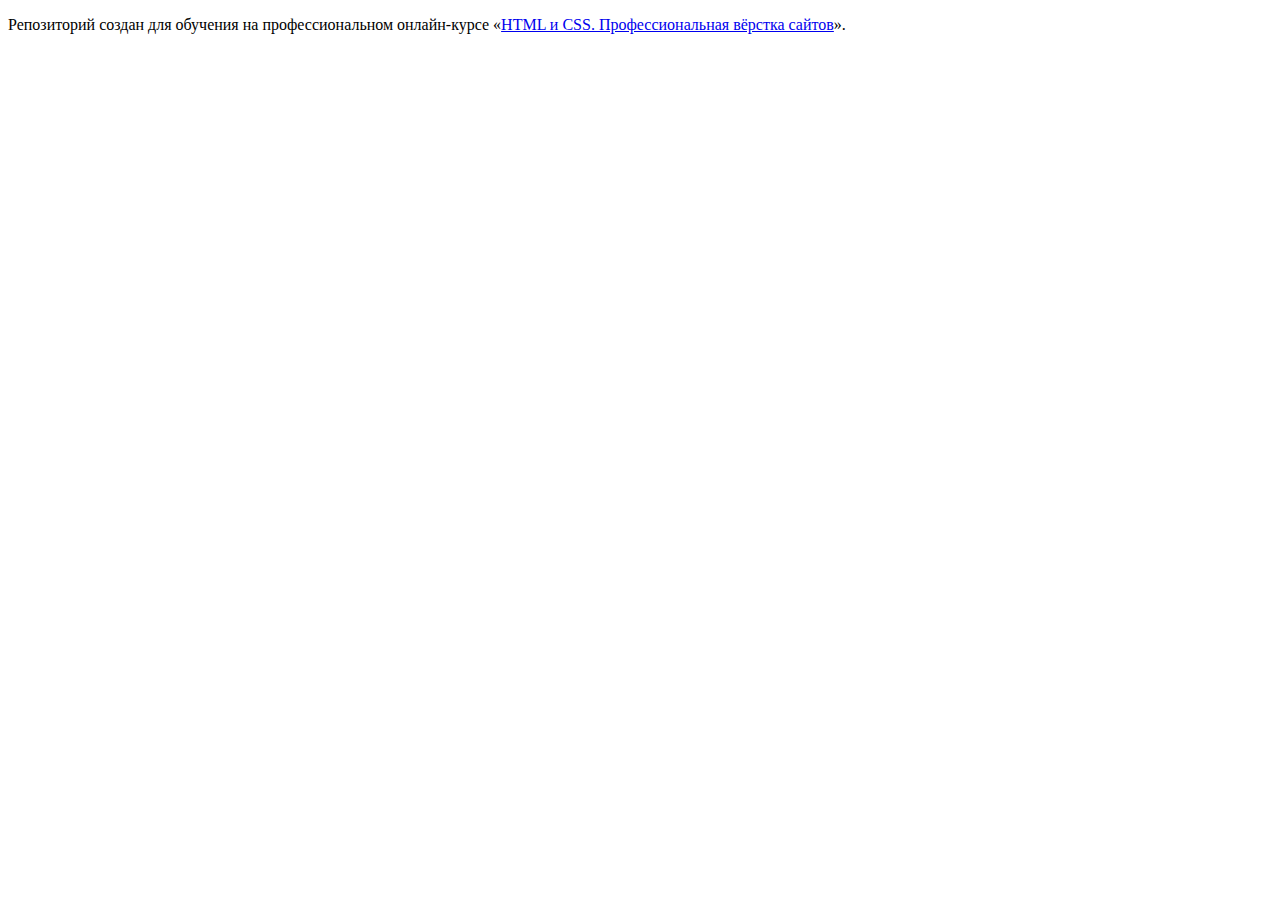
==== index.html @ 3a79cf34 ":hatching_chick:" ====
<!DOCTYPE html>
<html lang="ru">
  <head>
    <meta charset="utf-8">
    <title>HTML Academy: Девайс</title>
  </head>
  <body>

    <p>Репозиторий создан для обучения на профессиональном онлайн‑курсе «<a href="https://htmlacademy.ru/intensive/htmlcss">HTML и CSS. Профессиональная вёрстка сайтов</a>».</p>

  </body>
</html>
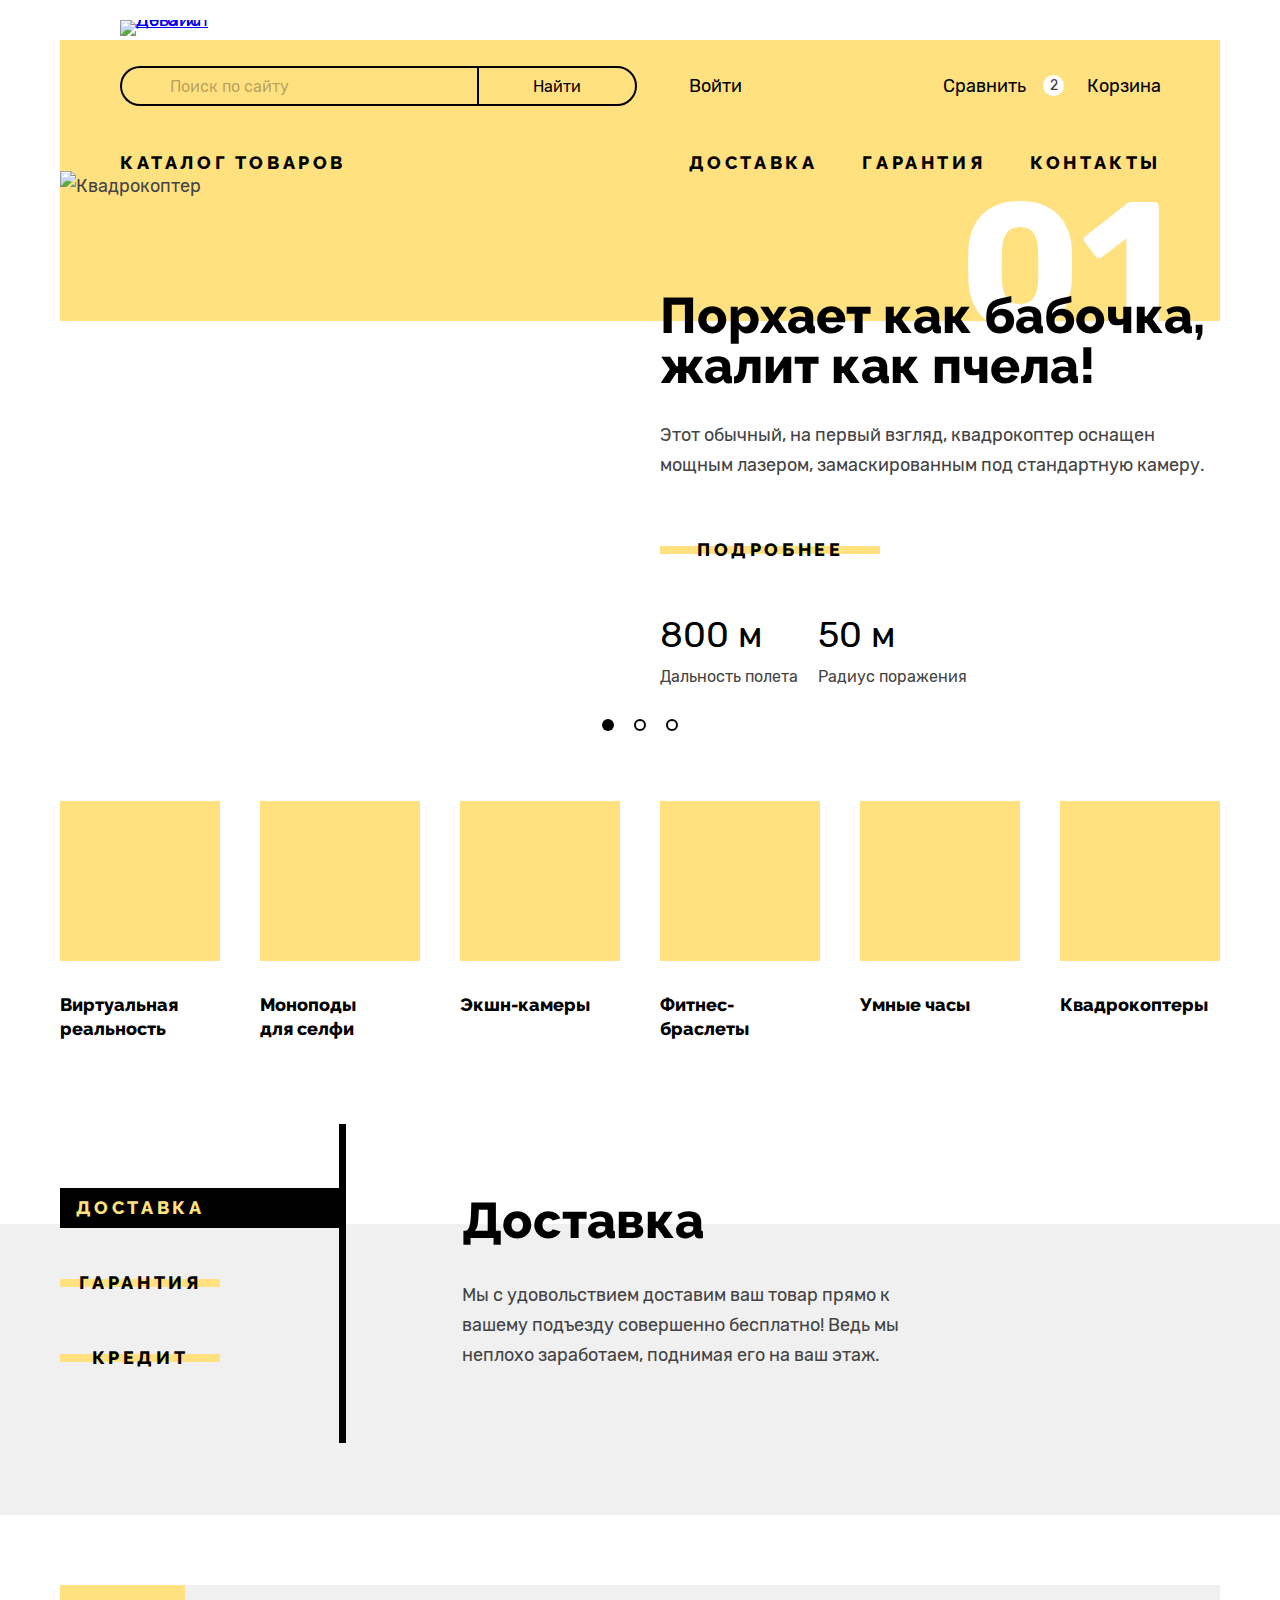
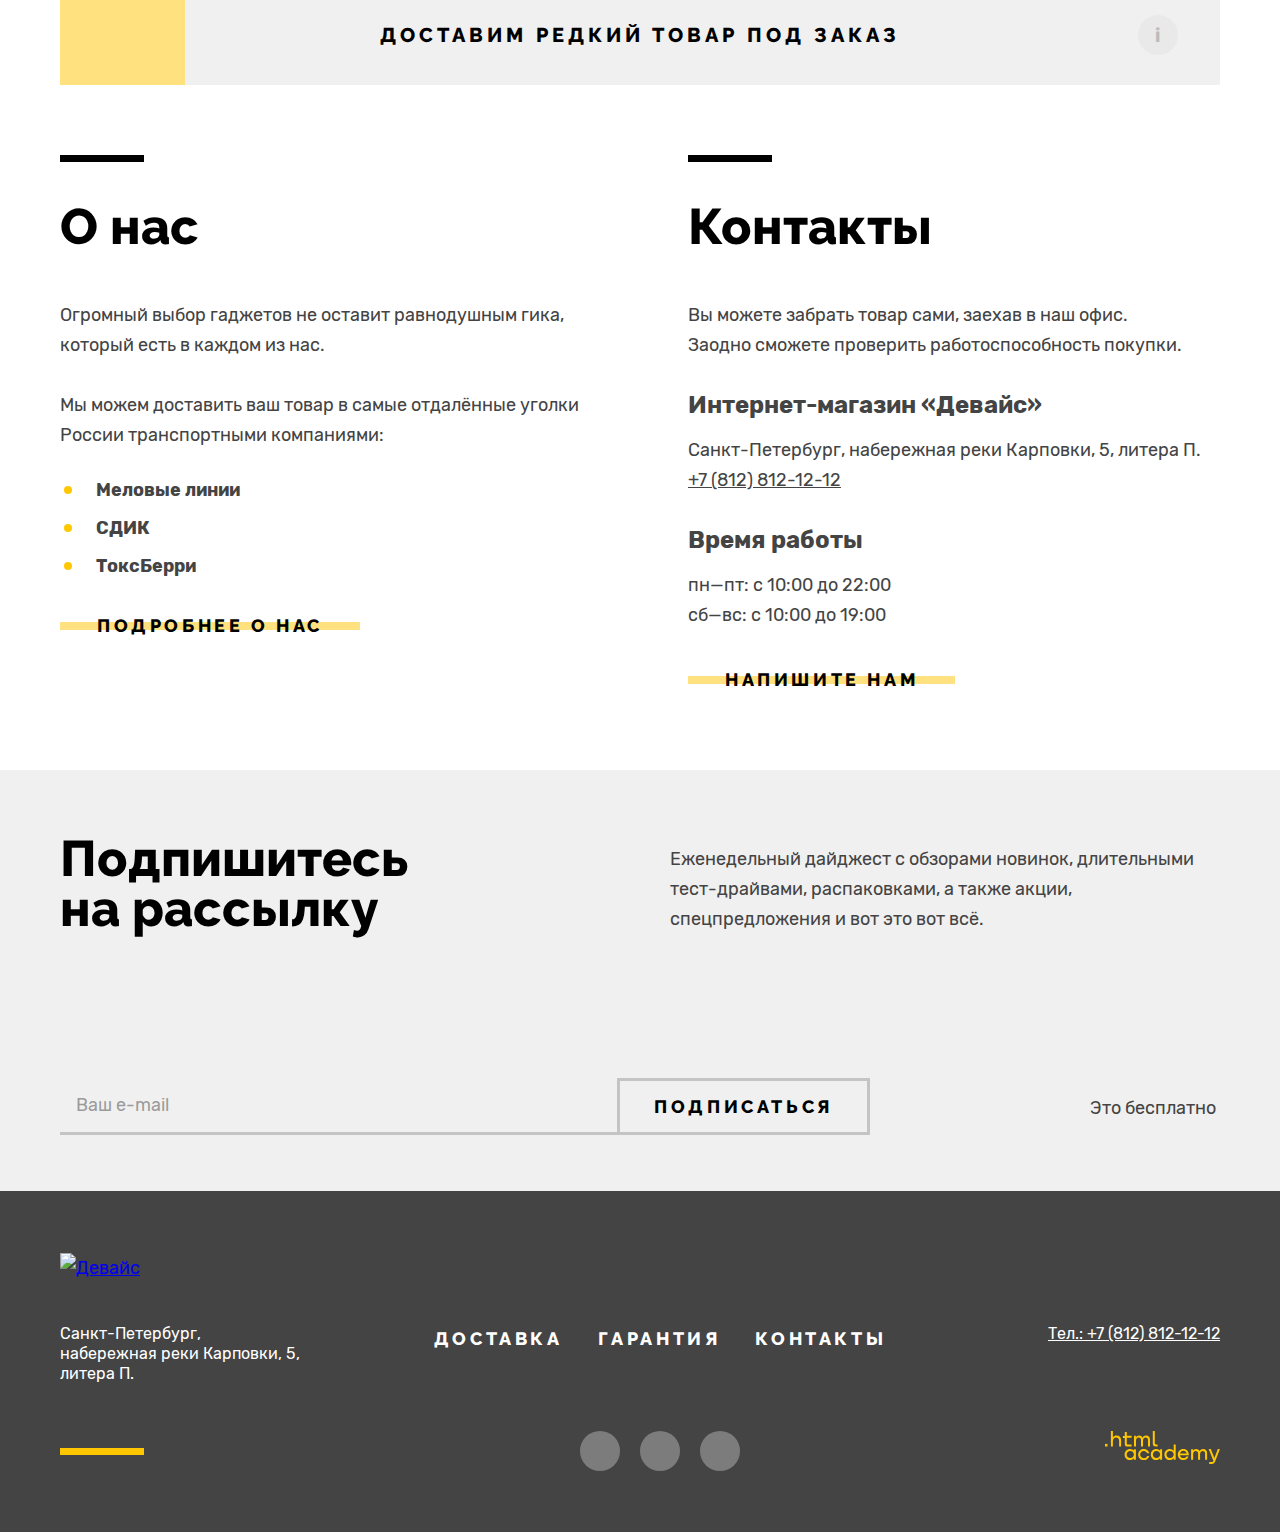
==== commit 258118b8: "Проект Девайс для защиты" ====
--- a/index.html
+++ b/index.html
@@ -1,12 +1,568 @@
 <!DOCTYPE html>
 <html lang="ru">
-  <head>
-    <meta charset="utf-8">
-    <title>HTML Academy: Девайс</title>
-  </head>
-  <body>
-
-    <p>Репозиторий создан для обучения на профессиональном онлайн‑курсе «<a href="https://htmlacademy.ru/intensive/htmlcss">HTML и CSS. Профессиональная вёрстка сайтов</a>».</p>
-
-  </body>
+
+<head>
+  <meta charset="utf-8">
+  <title>HTML Academy: Девайс</title>
+  <link rel="stylesheet" href="styles/styles.css">
+  <link rel="icon" href="favicon.ico">
+</head>
+
+<body>
+
+  <!-- Header -->
+  <header class="main-header">
+
+    <div class="main-logo">
+      <a href="index.html" class="main-logo-link">
+        <img src="images/logo-device-black.svg" alt="Логотип Девайс" width="145" height="36">
+      </a>
+    </div>
+
+    <nav class="main-navigation">
+
+      <form action="https://echo.htmlacademy.ru/courses" method="get" class="search-form" aria-label="Форма поиска по сайту">
+        <input type="text" name="header-search" class="search-form-field" placeholder="Поиск по сайту" required>
+        <input type="submit" value="Найти" class="search-form-button">
+      </form>
+
+      <div class="user-menu">
+        <ul class="menu authorization-menu">
+          <li>
+            <a href="#" class="menu-link menu-link-enter">Войти</a>
+          </li>
+        </ul>
+
+        <ul class="menu purchase-menu">
+          <li>
+            <a href="#" class="menu-link menu-link-compare">Сравнить</a>
+          </li>
+          <li class="menu-item-cart">
+            <span class="cart-count">2</span>
+            <a href="#" class="menu-link menu-link-cart">Корзина
+            </a>
+
+            <div class="popover-wrap">
+              <div class="popover">
+
+                <ul class="popover-list">
+                  <li class="popover-item">
+                    <a href="#" class="popover-item-link">
+                    <img src="images/product-selfie-1.jpg" alt="Любительская селфи-палка" width="39" height="43">
+                    <p class="popover-description">Любительская <br>селфи-палка</p>
+                  </a>
+                    <button class="popover-delete" type="button">
+                      <span class="visually-hidden">Удалить из корзины</span>
+                    </button>
+                  </li>
+
+                  <li class="popover-item">
+                    <a href="#" class="popover-item-link">
+                    <img src="images/product-selfie-2.jpg" alt="Профессиональная селфи-палка" width="39" height="43">
+                    <p class="popover-description">Профессиональная <br>селфи-палка</p>
+                  </a>
+                    <button class="popover-delete" type="button">
+                      <span class="visually-hidden">Удалить из корзины</span>
+                    </button>
+                  </li>
+                </ul>
+                <div class="popover-sum">
+                  <p class="popover-description">Товаров: <span> 2</span> </p>
+                  <p class="popover-description">Сумма: <span> 2000 ₽</span> </p>
+                </div>
+
+                <a href="#" class="popover-link">Открыть корзину</a>
+
+              </div>
+            </div>
+
+          </li>
+        </ul>
+
+      </div>
+
+      <div class="menu catalog-menu">
+        <a href="catalog.html" class="menu-link-catalog">Каталог товаров</a>
+
+        <nav class="inner-navigation">
+          <ul class="inside-menu">
+            <li class="inside-menu-item">
+              <a href="#" class="menu-link">Виртуальная реальность</a>
+            </li>
+            <li class="inside-menu-item">
+              <a href="#" class="menu-link">Моноподы для cелфи</a>
+            </li>
+            <li class="inside-menu-item">
+              <a href="#" class="menu-link">Экшн-камеры</a>
+            </li>
+          </ul>
+
+
+          <ul class="inside-menu">
+            <li class="inside-menu-item">
+              <a href="#" class="menu-link">Фитнес-браслеты</a>
+            </li>
+            <li class="inside-menu-item">
+              <a href="#" class="menu-link">Умные часы</a>
+            </li>
+          </ul>
+
+          <ul class="inside-menu">
+            <li class="inside-menu-item">
+              <a href="#" class="menu-link">Квадрокоптеры</a>
+            </li>
+          </ul>
+        </nav>
+
+
+      </div>
+
+      <ul class="menu service-menu">
+        <li class="service-menu-item">
+          <a href="#" class="menu-link">Доставка</a>
+        </li>
+        <li class="service-menu-item">
+          <a href="#" class="menu-link ">Гарантия</a>
+        </li>
+        <li class="service-menu-item">
+          <a href="#" class="menu-link">Контакты</a>
+        </li>
+      </ul>
+    </nav>
+  </header>
+
+
+
+  <main>
+
+    <h1 class="visually-hidden">Девайс - магазин гаджетов с доставкой по всей России</h1>
+
+    <!-- Hero block -->
+    <section class="hero-block">
+      <h2 class="visually-hidden">Популярные товары</h2>
+
+      <div class="slider-control">
+        <button type="button" class="slider-button prev-slide" name="prev-slide">
+          <span class="visually-hidden">Показать предыдущий экран слайдера</span>
+        </button>
+
+        <button type="button" class="slider-button" name="next-slide">
+          <span class="visually-hidden">Показать следующий экран слайдера</span>
+        </button>
+      </div>
+
+      <div class="slider">
+
+        <ul class="slider-list">
+
+          <li class="slider-item current">
+            <div class="slider-img">
+              <img src="images/slider-quadrocopter.png" alt="Квадрокоптер" class="slider-image" width="560"
+                height="560">
+            </div>
+            <div class="slider-description">
+              <h3 class="common-title slider-title">
+                Порхает как бабочка, жалит как пчела!
+              </h3>
+              <p class="slider-text">
+                Этот обычный, на первый взгляд, квадрокоптер оснащен мощным
+                лазером, замаскированным под стандартную камеру.
+              </p>
+              <a href="#" class="common-link">Подробнее</a>
+              <div class="slider-ditales">
+                <h4 class="slider-ditales-title first-ditales-title">Дальность полета</h4>
+                <p class="slider-ditales-text first-ditales-text">800 м</p>
+
+                <h4 class="slider-ditales-title second-ditales-title">Радиус поражения</h4>
+                <p class="slider-ditales-text second-ditales-text">50 м</p>
+              </div>
+            </div>
+          </li>
+
+          <ul class="slider-pagination">
+            <li>
+              <button type="button" class="bullet bullet-current">
+                <span class="visually-hidden">Показать первый экран слайдера</span>
+              </button>
+            </li>
+            <li>
+              <button type="button" class="bullet">
+                <span class="visually-hidden">Показать второй экран слайдера</span>
+              </button>
+            </li>
+            <li>
+              <button type="button" class="bullet">
+                <span class="visually-hidden">Показать третий экран слайдера</span>
+              </button>
+            </li>
+          </ul>
+
+          <li class="slider-item visually-hidden">
+            <div class="slider-img">
+              <img src="images/slider-bracelet.png" alt="Фитнес-браслет" class="slider-image" width="560" height="560">
+            </div>
+            <div class="slider-description">
+              <h3 class="common-title slider-title">
+                Худеем <br>
+                правильно!
+              </h3>
+              <p class="slider-text">
+                Мотивирующие фитнес-браслеты помогут найти в себе силы не пропускать занятия и соблюдать диету.
+              </p>
+              <a href="#" class="common-link">Подробнее</a>
+              <div class="slider-ditales">
+                <h4 class="slider-ditales-title first-ditales-title">Без подзарядки</h4>
+                <p class="slider-ditales-text first-ditales-text">48 часов</p>
+              </div>
+            </div>
+          </li>
+
+
+          <li class="slider-item visually-hidden">
+            <div class="slider-img">
+              <img src="images/slider-sticks.png" alt="Палки для селфи" class="slider-image" width="560" height="560">
+            </div>
+            <div class="slider-description">
+              <h3 class="common-title slider-title">
+                Делай селфи,
+                как Бен Стиллер!
+              </h3>
+              <p class="slider-text">
+                Самая длинная палка для селфи доступна в нашем магазине. Восемь (Восемь, Карл!) метров длиной и весом
+                всего 5 кг.
+              </p>
+              <a href="#" class="common-link">Подробнее</a>
+              <div class="slider-ditales">
+                <h4 class="slider-ditales-title first-ditales-title">Длина палки</h4>
+                <p class="slider-ditales-text first-ditales-text">8,5 м</p>
+
+                <h4 class="slider-ditales-title second-ditales-title">Вес палки</h4>
+                <p class="slider-ditales-text second-ditales-text">5 кг</p>
+
+                <h4 class="slider-ditales-title third-ditales-title">Материал</h4>
+                <p class="slider-ditales-text third-ditales-text">Карбон</p>
+              </div>
+            </div>
+          </li>
+        </ul>
+
+      </div>
+
+
+
+    </section>
+
+    <!-- Catalogs headings -->
+    <section class="heading-rubrics">
+      <h2 class="visually-hidden">Рубрики каталога</h2>
+
+      <ul class="headings">
+        <li class="heading-items">
+          <a href="#" class="heading-items-link">
+            <div class="heading-icon glass"></div>
+            <h3 class="rubrics-title">Виртуальная реальность</h3>
+          </a>
+        </li>
+        <li class="heading-items">
+          <a href="#" class="heading-items-link">
+            <div class="heading-icon monopod"></div>
+            <h3 class="rubrics-title">Моноподы <br>для селфи</h3>
+          </a>
+        </li>
+        <li class="heading-items">
+          <a href="#" class="heading-items-link">
+            <div class="heading-icon camera"></div>
+            <h3 class="rubrics-title">Экшн-камеры</h3>
+          </a>
+        </li>
+        <li class="heading-items">
+          <a href="#" class="heading-items-link">
+            <div class="heading-icon bracelet"></div>
+            <h3 class="rubrics-title">Фитнес-браслеты</h3>
+          </a>
+        </li>
+        <li class="heading-items">
+          <a href="#" class="heading-items-link">
+            <div class="heading-icon watch"></div>
+            <h3 class="rubrics-title">Умные часы</h3>
+          </a>
+        </li>
+        <li class="heading-items">
+          <a href="#" class="heading-items-link">
+            <div class="heading-icon quadrocopter"></div>
+            <h3 class="rubrics-title">Квадрокоптеры</h3>
+          </a>
+        </li>
+      </ul>
+
+    </section>
+
+    <!-- Services -->
+    <section class="service">
+
+      <div class="services-block">
+
+        <h2 class="visually-hidden">Доставка. Гарантия. Кредит</h2>
+
+        <div class="services-toggle">
+
+          <ul class="services-toggle-list">
+            <li class="services-toggle-item">
+              <a href="#" class="link-service link-service-active">Доставка</a>
+            </li>
+            <li class="services-toggle-item">
+              <a href="#" class="link-service">Гарантия</a>
+            </li>
+            <li class="services-toggle-item">
+              <a href="#" class="link-service">Кредит</a>
+            </li>
+          </ul>
+        </div>
+
+
+        <div class="services-item services-item-active">
+          <h3 class="common-title">Доставка</h3>
+          <p class="services-description">Мы с удовольствием доставим ваш товар прямо к вашему подъезду совершенно
+            бесплатно! Ведь мы неплохо заработаем, поднимая его на ваш этаж.</p>
+        </div>
+
+        <div class="services-image-delivery">
+          <span class="visually-hidden">Иконка доставки</span>
+        </div>
+
+        <div class="services-item visually-hidden">
+          <h3 class="common-title">Гарантия</h3>
+          <p class="services-description">Если из-за возгорания купленного у нас товара у вас сгорит дом — не
+            переживайте, мы выдадим вам новый. Товар, не дом, конечно же.</p>
+        </div>
+
+        <div class="services-image-guarantee visually-hidden">
+          <span class="visually-hidden">Иконка гарантии</span>
+        </div>
+
+        <div class="services-item visually-hidden">
+          <h3 class="common-title">Кредит</h3>
+          <p class="services-description">Залезть в долговую яму стало проще! Кредитные консультанты подберут для
+            вас
+            наиболее выгодные условия кредита. Выгодные для банка, разумеется.</p>
+        </div>
+
+        <div class="services-image-credit visually-hidden">
+          <span class="visually-hidden">Иконка кредита</span>
+        </div>
+
+      </div>
+    </section>
+
+    <!-- Special Delivery -->
+    <section class="special-delivery">
+      <h2 class="visually-hidden">Доставка редких товаров</h2>
+      <button class="delivery-button" type="button">Доставим редкий товар под заказ</button>
+      <a class="delivery-tooltip">
+        <span class="tooltip-delivery" role="tooltip">При нажатии откроется форма заявки</span>
+      </a>
+    </section>
+
+
+    <div class="about-us-contacts">
+
+      <!-- About us -->
+      <section class="about">
+        <h2 class="common-title about-us-title">О нас</h2>
+        <p class="about-description">Огромный выбор гаджетов не оставит равнодушным гика, который есть в каждом из нас.
+        </p>
+        <p class="about-description">Мы можем доставить ваш товар в самые отдалённые уголки России транспортными
+          компаниями:</p>
+        <ul class="transporting-list">
+          <li class="transporting-item">Меловые линии</li>
+          <li class="transporting-item">СДИК</li>
+          <li class="transporting-item">ТоксБерри</li>
+        </ul>
+        <a href="#" class="common-link about-us-link">Подробнее о нас</a>
+      </section>
+
+      <!-- Contacts -->
+      <section class="contacts">
+        <h2 class="common-title about-us-title">Контакты</h2>
+        <p class="contacts-description">Вы можете забрать товар сами, заехав в наш офис. <br>Заодно сможете проверить
+          работоспособность покупки. </p>
+
+        <h3 class="small-title">Интернет-магазин «Девайс»</h3>
+        <address class="contacts-description">Санкт-Петербург, набережная реки Карповки, 5, литера П.
+          <a href="tel:78128121212" title="Нажми и звони +7 (812) 812-12-12" class="contacts-phone-number">+7 (812)
+            812-12-12</a>
+        </address>
+        <h3 class="small-title">Время работы</h3>
+        <p class="contacts-description">пн—пт: с 10:00 до 22:00<br>
+          сб—вс: с 10:00 до 19:00 </p>
+
+        <a href="#" class="common-link">Напишите нам</a>
+      </section>
+
+    </div>
+
+
+
+    <!-- Subscribe -->
+    <section class="subscribe">
+      <div class="subscribe-block">
+        <h2 class="common-title subscribe-title">Подпишитесь на рассылку</h2>
+        <p class="subscribe-description">Еженедельный дайджест с обзорами новинок,
+          длительными тест-драйвами, распаковками, а также акции, спецпредложения и вот это вот всё.</p>
+
+        <form action="https://echo.htmlacademy.ru/courses" method="get" class="subscribe-form" aria-label="Форма подписки">
+          <input type="email" placeholder="Ваш e-mail" class="subscribe-input" name="email" required>
+          <button type="submit" class="subscribe-button">Подписаться</button>
+        </form>
+        <span class="subscribe-note">Это бесплатно</span>
+      </div>
+    </section>
+
+  </main>
+
+  <!-- Footer -->
+  <footer class="footer">
+    <div class="footer-block">
+
+      <div class="footer-logo-wrap">
+        <a href="index.html" class="footer-logo">
+          <img src="images/logo-device-yellow.svg" alt="Девайс" width="145" height="36">
+        </a>
+      </div>
+
+      <address class="footer-contacts">
+        Санкт-Петербург, набережная реки Карповки, 5, литера П.
+      </address>
+
+      <ul class="footer-menu">
+        <li class="footer-menu-item">
+          <a href="#" class="footer-link">Доставка</a>
+        </li>
+        <li class="footer-menu-item">
+          <a href="#" class="footer-link">Гарантия</a>
+        </li>
+        <li class="footer-menu-item">
+          <a href="#" class="footer-link">Контакты</a>
+        </li>
+      </ul>
+
+      <a href="tel:78128121212" title="Нажми и звони +7 (812) 812-12-12" class="footer-phone-number">
+        Тел.: +7 (812) 812-12-12</a>
+
+      <div class="footer-line"></div>
+
+
+      <ul class="social-link-list">
+
+        <li class="social-link-item">
+          <a href="https://t.me/htmlacademy" class="social-link social-link-tg">
+            <span class="visually-hidden">Наш Телеграм</span>
+          </a>
+        </li>
+
+        <li class="social-link-item">
+          <a href="https://www.youtube.com/user/htmlacademyru" class="social-link social-link-youtube">
+            <span class="visually-hidden">Наш канал в Ютубе</span>
+          </a>
+        </li>
+
+        <li class="social-link-item">
+          <a href="https://twitter.com/htmlacademy_ru" class="social-link social-link-twitter">
+            <span class="visually-hidden">Наш Твиттер</span>
+          </a>
+        </li>
+      </ul>
+
+      <a href="https://htmlacademy.ru/" class="logo-html-academy">
+        <svg width="115" height="33" viewBox="0 0 115 33" fill="none" xmlns="http://www.w3.org/2000/svg">
+          <path d="M0 12.9V15.5H2.5V12.9H0Z" fill="currentColor" />
+          <path
+            d="M11.6 4.5C10 4.5 8.8 5.2 8 6.2H7.9V0H5.9V15.5H7.9V10.2C7.9 8.1 9.2 6.6 11.2 6.6C13 6.6 14.1 8 14.1 9.8V15.5H16.1V9.4C16.2 6.4 14.3 4.5 11.6 4.5Z"
+            fill="currentColor" />
+          <path
+            d="M26.6 4.8H21.8V1.1H19.8V4.9H17.9V6.9H19.8V12.9C19.8 14.6 20.8 15.6 22.5 15.6H26.6V13.6H22.9C22.2 13.6 21.8 13.2 21.8 12.5V6.8H26.6V4.8Z"
+            fill="currentColor" />
+          <path
+            d="M41.1 4.6C39.5 4.6 38.2 5.4 37.6 6.7H37.5C36.9 5.5 35.7 4.6 34.1 4.6C32.7 4.6 31.6 5.4 31 6.4H30.9V4.8H29V15.4H31V10C31 8 32 6.5 33.6 6.5C35.1 6.5 36 7.5 36 9.1V15.4H38V9.8C38 7.4 39.4 6.5 40.6 6.5C42.1 6.5 43 7.5 43 9.1V15.4H45V8.9C45.1 6.4 43.6 4.6 41.1 4.6Z"
+            fill="currentColor" />
+          <path d="M47.8 12.7C47.8 14.4 48.8 15.4 50.6 15.4H52.6V13.4H50.9C50.2 13.4 49.8 13 49.8 12.3V0H47.8V12.7Z"
+            fill="currentColor" />
+          <path
+            d="M28.9 19.7C28 18.6 26.7 17.9 25 17.9C21.9 17.9 19.6 20.2 19.6 23.5C19.6 26.8 21.9 29.1 25 29.1C26.8 29.1 28 28.3 28.8 27.2H28.9V28.8H30.9V18.2H28.9V19.7ZM25.3 27.1C23.1 27.1 21.7 25.5 21.7 23.5C21.7 21.5 23.1 19.9 25.3 19.9C27.5 19.9 28.9 21.5 28.9 23.5C28.9 25.4 27.5 27.1 25.3 27.1Z"
+            fill="currentColor" />
+          <path
+            d="M44.2 22C43.7 19.6 41.6 17.9 38.8 17.9C35.4 17.9 33.2 20.4 33.2 23.5C33.2 26.6 35.4 29.1 38.8 29.1C41.6 29.1 43.7 27.3 44.2 24.9H42.1C41.7 26.2 40.4 27.2 38.8 27.2C36.6 27.2 35.2 25.6 35.2 23.6C35.2 21.6 36.6 20 38.8 20C40.4 20 41.6 21 42.1 22.2H44.2V22Z"
+            fill="currentColor" />
+          <path
+            d="M55.1 19.7C54.2 18.6 52.9 17.9 51.2 17.9C48.1 17.9 45.8 20.2 45.8 23.5C45.8 26.8 48.1 29.1 51.2 29.1C53 29.1 54.2 28.3 55 27.2H55.1V28.8H57.1V18.2H55.1V19.7ZM51.5 27.1C49.3 27.1 47.9 25.5 47.9 23.5C47.9 21.5 49.3 19.9 51.5 19.9C53.7 19.9 55.1 21.5 55.1 23.5C55.1 25.4 53.6 27.1 51.5 27.1Z"
+            fill="currentColor" />
+          <path
+            d="M68.7 19.8C67.8 18.7 66.5 17.9 64.8 17.9C61.7 17.9 59.4 20.2 59.4 23.5C59.4 26.8 61.6 29.1 64.8 29.1C66.5 29.1 67.8 28.3 68.6 27.3H68.7V28.8H70.7V13.4H68.7V19.8ZM65.1 27.1C62.9 27.1 61.5 25.5 61.5 23.5C61.5 21.5 62.9 19.9 65.1 19.9C67.3 19.9 68.7 21.5 68.7 23.5C68.6 25.5 67.2 27.1 65.1 27.1Z"
+            fill="currentColor" />
+          <path
+            d="M78.3 17.9C75 17.9 72.8 20.4 72.8 23.5C72.8 26.5 74.9 29.1 78.3 29.1C80.8 29.1 82.8 27.8 83.5 25.5H81.4C80.9 26.5 79.8 27.1 78.4 27.1C76.5 27.1 75.1 25.8 75 24.2H83.8C84 20.6 81.8 17.9 78.3 17.9ZM78.3 19.8C80 19.8 81.3 20.8 81.6 22.4H75.1C75.4 20.9 76.6 19.8 78.3 19.8Z"
+            fill="currentColor" />
+          <path
+            d="M98.2 17.9C96.6 17.9 95.3 18.7 94.6 19.9H94.5C93.9 18.7 92.7 17.9 91.1 17.9C89.7 17.9 88.6 18.6 88 19.7V18.2H86.1V28.8H88.1V23.4C88.1 21.4 89.1 20 90.7 19.9C92.2 19.9 93.1 20.9 93.1 22.5V28.8H95.1V23.2C95.1 20.8 96.5 19.9 97.7 19.9C99.2 19.9 100.1 20.9 100.1 22.5V28.8H102.1V22.3C102.2 19.7 100.7 17.9 98.2 17.9Z"
+            fill="currentColor" />
+          <path
+            d="M109.4 27L105.8 18.1H103.6L108.4 29.7C108.1 30.6 107.7 30.9 106.7 30.9H104.2V32.9H106.7C108.5 32.9 109.5 32.1 110.2 30.3L114.9 18.1H112.8L109.4 27Z"
+            fill="currentColor" />
+        </svg>
+      </a>
+    </div>
+  </footer>
+
+  <div class="modal-container"  style="display: none;">
+    <div class="modal-delivery">
+      <button type="button" class="close-modal">
+        <span class="visually-hidden">Закрыть модальное окно</span>
+      </button>
+      <h2 class="common-title">Доставка под заказ</h2>
+
+      <form action="https://echo.htmlacademy.ru/courses" method="get" aria-label="Форма доставки товара под заказ">
+
+        <ul class="modal-form">
+          <li class="item-modal-name">
+            <label for="name-modal-form" class="modal-title">Ваше имя:</label>
+            <input type="text" name="name" id="name-modal-form" class="input-modal name-modal-form"
+              placeholder="Введите имя" required>
+          </li>
+          <li class="item-modal-email">
+            <label for="email-modal-form" class="modal-title">Ваш e-mail:</label>
+            <input type="email" name="email" id="email-modal-form" class="input-modal email-modal-form"
+              placeholder="Введите почту" required>
+            <span class="modal-email-error">Забавный у вас адрес</span>
+          </li>
+          <li>
+            <label for="product-modal-form" class="modal-title">Что нужно привезти:</label>
+            <input type="text" name="product" id="product-modal-form" class="input-modal product-modal-form"
+              placeholder="В свободной форме" required>
+          </li>
+          <li>
+            <label for="amount-modal-form" class="modal-title">Количество:
+              <a class="item-modal-amount">
+                <span class="tooltip-amount" role="tooltip">Постараемся найти, сколько нужно. Привезём сколько получится
+                  по требованиям к провозу багажа.</span>
+              </a>
+            </label>
+            <div class="modal-buttons-amount">
+              <button type="button" class="down-amount">
+                <span class="visually-hidden">Добавить количество товаров</span>
+              </button>
+              <input type="number" name="amount" id="amount-modal-form" class="input-modal amount-modal-form" value="1"
+                min="1" required>
+              <button type="button" class="add-amount">
+                <span class="visually-hidden">Уменьшить количество товаров</span>
+              </button>
+            </div>
+          </li>
+        </ul>
+        <button type="submit" class="common-link filters-button">Отправить</button>
+      </form>
+    </div>
+  </div>
+
+</body>
+
 </html>
--- a/styles/styles.css
+++ b/styles/styles.css
@@ -0,0 +1,2354 @@
+@font-face {
+  font-family: "Rubik";
+  src: url("../fonts/rubik/rubik-400.woff2") format("woff2");
+  font-weight: 400;
+  font-style: normal;
+  font-display: swap;
+}
+
+@font-face {
+  font-family: "Rubik";
+  src: url("../fonts/rubik/rubik-700.woff2") format("woff2");
+  font-weight: 700;
+  font-style: normal;
+  font-display: swap;
+}
+
+@font-face {
+  font-family: "Raleway";
+  src: url("../fonts/raleway/raleway-800.woff2") format("woff2");
+  font-weight: 800;
+  font-style: normal;
+  font-display: swap;
+}
+
+
+.visually-hidden {
+  position: absolute;
+  width: 1px;
+  height: 1px;
+  margin: -1px;
+  border: 0;
+  padding: 0;
+  white-space: nowrap;
+  clip-path: inset(100%);
+  clip: rect(0 0 0 0);
+  overflow: hidden;
+}
+
+.html {
+  height: 100%;
+}
+
+*:focus {
+  outline: 2px solid #af4fff;
+  outline-offset: 2px;
+  z-index: 10;
+}
+
+
+*:focus-visible {
+  outline: 2px solid #af4fff;
+  outline-offset: 2px;
+  z-index: 10;
+}
+
+body {
+  display: flex;
+  flex-direction: column;
+  height: 100%;
+  font-family: "Rubik", "Arial", sans-serif;
+  font-size: 18px;
+  line-height: 30px;
+  font-weight: 400;
+  color: rgba(68, 68, 68, 1);
+  margin: 0;
+}
+
+.main {
+  flex: 1 0 auto;
+}
+
+.common-title {
+  font-family: "Raleway", "Arial", sans-serif;
+  font-size: 50px;
+  line-height: 50px;
+  font-weight: 800;
+  color: rgba(0, 0, 0, 1);
+  margin: 0;
+}
+
+.common-link {
+  display: inline-block;
+  position: relative;
+  text-decoration: none;
+  font-family: "Raleway", "Arial", sans-serif;
+  font-weight: 800;
+  font-size: 18px;
+  line-height: 20px;
+  letter-spacing: 0.2em;
+  text-transform: uppercase;
+  color: rgba(0, 0, 0, 1);
+  padding: 10px 37px 10px 37px;
+  cursor: pointer;
+}
+
+.common-link::before {
+  content: "";
+  top: 40%;
+  left: 0;
+  width: 100%;
+  height: 8px;
+  background-color: rgba(255, 225, 127, 1);
+  position: absolute;
+  z-index: -10;
+}
+
+
+.common-link:hover::before {
+  top: 0;
+  height: 100%;
+}
+
+.common-link:active::before {
+  background-color: rgba(255, 204, 51, 1);
+}
+
+.common-list {
+  list-style-type: none;
+  padding: 0;
+  margin: 0;
+}
+
+
+/* Header */
+.main-header {
+  flex: 0 0 auto;
+  position: relative;
+  width: 1160px;
+  padding: 20px 60px 0 60px;
+  background-color: rgba(255, 225, 127, 1);
+  box-sizing: border-box;
+  margin: 0 auto;
+}
+
+
+.main-header::before {
+  position: absolute;
+  content: "";
+  background-color: rgba(255, 255, 255, 1);
+  width: 100%;
+  height: 40px;
+  right: 0;
+  top: 0;
+}
+
+
+
+.main-logo {
+  position: relative;
+  z-index: 10;
+  line-height: 0;
+}
+
+.main-logo-link {
+  display: inline-block;
+  width: 145px;
+  cursor: pointer;
+}
+
+.main-logo-link:hover {
+  opacity: 0.6;
+}
+
+.main-logo-link:active {
+  opacity: 0.3;
+}
+
+/* Navigation */
+
+.main-navigation {
+  display: grid;
+  grid-template-columns: 517px 497px;
+  grid-template-rows: auto auto;
+  column-gap: 27px;
+  row-gap: 46px;
+  margin-top: 30px;
+}
+
+.menu {
+  list-style-type: none;
+  padding: 0;
+  margin: 0;
+}
+
+.catalog-menu,
+.service-menu {
+  font-family: "Raleway", "Arial", sans-serif;
+  text-transform: uppercase;
+  font-weight: 800;
+  letter-spacing: 0.2em;
+  line-height: 21px;
+  position: relative;
+  z-index: 20;
+}
+
+.menu-link-catalog {
+  position: relative;
+  text-decoration: none;
+  color: rgba(0, 0, 0, 1);
+  cursor: pointer;
+}
+
+.menu-link-catalog::before {
+  content: "";
+  position: absolute;
+  width: 50px;
+  height: 50px;
+  background-image: url("../images/toggler-open.svg");
+  opacity: 0.3;
+  left: 243px;
+  top: -63%;
+  z-index: 30;
+}
+
+
+.catalog-menu:hover .menu-link-catalog:before,
+.catalog-menu:focus .menu-link-catalog:before,
+.catalog-menu:focus-within .menu-link-catalog:before {
+  background-image: url("../images/toggler-opened.svg");
+}
+
+.menu-link-catalog:hover::before,
+.menu-link-catalog:focus::before {
+  background-image: url("../images/toggler-opened.svg");
+  opacity: 1;
+}
+
+
+.catalog-menu:hover .inner-navigation,
+.catalog-menu:focus-within .inner-navigation {
+  display: flex;
+}
+
+
+.service-menu {
+  display: flex;
+  flex-wrap: wrap;
+  justify-content: end;
+  gap: 45px;
+  row-gap: 15px;
+  column-gap: 45px;
+}
+
+
+.menu-link {
+  position: relative;
+  text-decoration: none;
+  color: rgba(0, 0, 0, 1);
+  cursor: pointer;
+}
+
+
+.search-form {
+  display: flex;
+  position: relative;
+}
+
+.search-form-field {
+  height: 40px;
+  flex-grow: 1;
+  background-color: rgba(255, 225, 127, 1);
+  border: 2px solid rgba(0, 0, 0, 1);
+  padding: 0 5px 0 48px;
+  border-radius: 50px 0 0 50px;
+  box-sizing: border-box;
+  font-family: inherit;
+  font-size: 16px;
+  border-right: none;
+}
+
+.search-form::after {
+  content: "";
+  position: absolute;
+  width: 16px;
+  height: 16px;
+  background-image: url("../images/icon-search.svg");
+  left: 16px;
+  top: 12px;
+}
+
+input.search-form-field::placeholder {
+  color: rgba(0, 0, 0, 0.3);
+}
+
+.search-form-button {
+  width: 160px;
+  height: 40px;
+  border: 2px solid rgba(0, 0, 0, 1);
+  background-color: rgba(255, 225, 127, 1);
+  padding: 0;
+  border-radius: 0 50px 50px 0;
+  cursor: pointer;
+  font-family: inherit;
+  font-size: 16px;
+}
+
+
+.search-form-button:hover {
+  background-color: rgba(0, 0, 0, 1);
+  color: rgba(255, 255, 255, 1);
+}
+
+.search-form-button:active {
+  background-color: rgba(0, 0, 0, 1);
+  color: rgba(255, 255, 255, 0.3);
+}
+
+
+.user-menu {
+  display: grid;
+  grid-template-columns: 231px 240px;
+  column-gap: 26px;
+  align-content: center;
+}
+
+.purchase-menu {
+  display: flex;
+  justify-content: space-between;
+  flex-wrap: wrap;
+}
+
+.authorization-menu {
+  display: flex;
+  justify-content: space-between;
+  flex-wrap: wrap;
+}
+
+.menu-link-enter {
+  padding-left: 25px;
+}
+
+.menu-link-exit {
+  margin-left: 25px;
+  color: rgba(0, 0, 0, 0.3);
+}
+
+.menu-link-enter::before {
+  position: absolute;
+  content: "";
+  width: 13px;
+  height: 12px;
+  background-image: url("../images/icon-enter.svg");
+  left: 0;
+  top: 5px;
+}
+
+
+.menu-link-compare {
+  padding-left: 22px;
+}
+
+.menu-link-compare::before {
+  position: absolute;
+  content: "";
+  width: 10px;
+  height: 12px;
+  background-image: url("../images/icon-compare.svg");
+  left: 0;
+  top: 4px;
+}
+
+.menu-item-cart {
+  position: relative;
+}
+
+.menu-link-cart {
+  padding-left: 28px;
+}
+
+.menu-link-cart::before {
+  position: absolute;
+  content: "";
+  width: 16px;
+  height: 14px;
+  background-image: url("../images/icon-cart.svg");
+  left: 0;
+  top: 3px;
+}
+
+.menu-item-cart:hover .popover-wrap,
+.menu-item-cart:focus-within .popover-wrap {
+  display: block;
+}
+
+
+.cart-count {
+  position: absolute;
+  display: flex;
+  align-items: center;
+  justify-content: center;
+  font-size: 14px;
+  background-color: rgba(255, 255, 255, 1);
+  border-radius: 100%;
+  height: 15px;
+  min-width: 15px;
+  padding: 3px;
+  z-index: 10;
+  left: -16px;
+  top: 4px;
+}
+
+.menu-link-enter:hover::before,
+.menu-link-compare:hover::before,
+.menu-link-cart:hover::before {
+  opacity: 0.6;
+}
+
+.menu-link-enter:active::before,
+.menu-link-compare:active::before,
+.menu-link-cart:active::before {
+  opacity: 0.3;
+}
+
+
+.menu-link:hover {
+  color: rgba(0, 0, 0, 0.6);
+}
+
+.menu-link:active {
+  color: rgba(0, 0, 0, 0.3);
+}
+
+
+
+/* Popover */
+
+.popover-wrap {
+  display: none;
+  position: absolute;
+  z-index: 30;
+  right: -80px;
+  top: 0;
+  padding-top: 30px;
+  background-color: transparent;
+}
+
+
+.popover {
+  width: 320px;
+  min-height: 218px;
+  background-color: rgba(0, 0, 0, 1);
+  position: relative;
+  padding-bottom: 20px;
+}
+
+.popover::after {
+  content: "";
+  position: absolute;
+  width: 14px;
+  height: 14px;
+  background-color: rgba(0, 0, 0, 1);
+  left: 153px;
+  top: -6px;
+  transform: rotate(45deg);
+}
+
+
+.popover-list {
+  padding: 0;
+  margin: 0;
+  list-style-type: none;
+}
+
+.popover-item {
+  display: flex;
+  padding: 20px;
+  justify-content: space-between;
+  column-gap: 23px;
+}
+
+.popover-item-link {
+  display: grid;
+  grid-template-columns: 39px 1fr;
+  column-gap: 23px;
+  text-decoration: none;
+}
+
+.popover-item-link:hover {
+  opacity: 0.6;
+}
+
+.popover-item-link:active {
+  opacity: 0.3;
+}
+
+.popover-description {
+  padding: 0;
+  margin: 0;
+  font-family: "Rubik", "Arial", sans-serif;
+  font-weight: 400;
+  font-size: 16px;
+  line-height: 20px;
+  color: rgba(255, 255, 255, 1);
+}
+
+.popover-delete {
+  border: none;
+  padding: 0;
+  min-width: 10px;
+  height: 10px;
+  background-image: url("../images/icon-close-pop.svg");
+  background-repeat: no-repeat;
+  background-position: center;
+  background-color: transparent;
+  cursor: pointer;
+}
+
+.popover-delete:hover {
+  opacity: 0.6;
+}
+
+.popover-delete:active {
+  opacity: 0.3;
+}
+
+.popover-item+.popover-item {
+  border-top: 1px solid rgba(255, 255, 255, 0.1);
+}
+
+.popover-sum {
+  display: flex;
+  justify-content: space-between;
+  padding: 12px 20px;
+  background-color: rgba(26, 26, 26, 1);
+}
+
+
+.popover-link {
+  display: block;
+  box-sizing: border-box;
+  margin: 20px 20px 0 20px;
+  min-width: 280px;
+  min-height: 50px;
+
+  font-family: "Raleway", "Arial", sans-serif;
+  font-weight: 800;
+  font-size: 18px;
+  line-height: 20px;
+  text-decoration: none;
+  letter-spacing: 0.2em;
+  text-transform: uppercase;
+  color: rgba(0, 0, 0, 1);
+  text-align: center;
+  padding: 15px;
+
+  background-color: rgba(255, 255, 255, 1);
+}
+
+.popover-link:hover {
+  background-color: rgba(255, 225, 127, 1);
+}
+
+.popover-link:active {
+  color: rgba(0, 0, 0, 0.3);
+}
+
+
+
+/* Inside menu */
+
+
+.inner-navigation {
+  position: absolute;
+  width: 1160px;
+  top: 0;
+  left: -60px;
+  flex-wrap: wrap;
+  padding: 50px 60px 30px 60px;
+  background-color: rgba(255, 225, 127, 1);
+  box-sizing: border-box;
+  z-index: -10;
+  display: none;
+}
+
+
+.inside-menu {
+  list-style-type: none;
+  margin: 0;
+  padding: 0;
+  padding-right: 60px;
+  font-family: "Rubik", "Arial", sans-serif;
+  text-transform: none;
+  font-weight: 400;
+  letter-spacing: 0;
+  font-size: 16px;
+  line-height: 18px;
+}
+
+.inside-menu-item {
+  padding-bottom: 25px;
+}
+
+.inside-menu-current {
+  position: relative;
+}
+
+.inside-menu-current::after {
+  content: "";
+  position: absolute;
+  width: 100%;
+  height: 1px;
+  background-color: rgba(0, 0, 0, 1);
+  left: 0;
+  bottom: -2px;
+}
+
+.inside-menu-current:hover::after {
+  background-color: rgba(0, 0, 0, 0.6);
+}
+
+.inside-menu-current:active::after {
+  background-color: rgba(0, 0, 0, 0.3);
+}
+
+/* HERO BLOCK */
+
+.hero-block {
+  position: relative;
+  width: 1160px;
+  margin: 0 auto 70px auto;
+  box-sizing: border-box;
+}
+
+/* Slider */
+
+.slider {
+  position: relative;
+}
+
+.slider::before {
+  display: block;
+  content: "";
+  height: 148px;
+  background-color: rgba(255, 225, 127, 1);
+  position: relative;
+  z-index: -20;
+}
+
+.slider::after {
+  position: absolute;
+  content: "01";
+  top: 80px;
+  right: 50px;
+  color: rgba(255, 255, 255, 1);
+  font-size: 180px;
+  font-weight: 700;
+  z-index: -10;
+}
+
+.slider-image {
+  display: block;
+}
+
+.slider-list {
+  margin: 0;
+  padding: 0;
+}
+
+.slider-item {
+  display: grid;
+  width: 1160px;
+  grid-template-columns: 560px 560px;
+  grid-template-rows: auto max-content;
+  column-gap: 40px;
+  margin-top: -150px;
+}
+
+.slider-description {
+  padding-top: 120px;
+  margin-bottom: 18px;
+}
+
+.slider-title {
+  padding: 0;
+  margin: 0;
+  margin-bottom: 29px;
+}
+
+.slider-text {
+  position: relative;
+  margin-top: 0;
+  margin-bottom: 50px;
+}
+
+.slider-ditales {
+  display: grid;
+  grid-template-columns: max-content max-content max-content;
+  grid-template-rows: max-content max-content max-content;
+  grid-template-areas:
+    "first-ditales-text second-ditales-text third-ditales-text"
+    "first-ditales-title second-ditales-title third-ditales-title";
+  column-gap: 20px;
+  row-gap: 12px;
+  margin-top: 50px;
+}
+
+.slider-ditales-text {
+  font-family: "Rubik", "Arial", sans-serif;
+  font-weight: 400;
+  font-size: 36px;
+  color: rgba(0, 0, 0, 1);
+  margin: 0;
+}
+
+.slider-ditales-title {
+  font-family: "Rubik", "Arial", sans-serif;
+  font-weight: 400;
+  font-size: 16px;
+  line-height: 30px;
+  margin: 0;
+}
+
+.first-ditales-title {
+  grid-area: first-ditales-title;
+}
+
+.first-ditales-text {
+  grid-area: first-ditales-text;
+}
+
+.second-ditales-title {
+  grid-area: second-ditales-title;
+}
+
+.second-ditales-text {
+  grid-area: second-ditales-text;
+}
+
+.third-ditales-title {
+  grid-area: third-ditales-title;
+}
+
+.third-ditales-text {
+  grid-area: third-ditales-text;
+}
+
+.slider-pagination {
+  list-style-type: none;
+  display: flex;
+  flex-wrap: wrap;
+  justify-content: center;
+  margin: 0;
+  margin-top: -12px;
+  padding: 0;
+  gap: 20px;
+  position: relative;
+  z-index: 10;
+}
+
+.bullet {
+  display: block;
+  width: 12px;
+  height: 12px;
+  background-color: rgba(255, 255, 255, 1);
+  border: 2px solid rgba(0, 0, 0, 1);
+  border-radius: 50%;
+  padding: 0;
+  cursor: pointer;
+}
+
+.bullet-current {
+  background-color: rgba(0, 0, 0, 1);
+  border: none;
+}
+
+
+.bullet:hover {
+  border-color: rgba(0, 0, 0, 0.6);
+}
+
+.bullet:active {
+  border-color: rgba(0, 0, 0, 0.3);
+}
+
+.bullet-current:hover {
+  background-color: rgba(0, 0, 0, 0.6);
+}
+
+.bullet-current:active {
+  background-color: rgba(0, 0, 0, 0.3);
+}
+
+
+.slider-control {
+  display: flex;
+  position: absolute;
+  width: 530px;
+  justify-content: space-between;
+  left: 30px;
+  top: 210px;
+  z-index: 10;
+}
+
+.slider-button {
+  width: 20px;
+  height: 60px;
+  padding: 0;
+  border: none;
+  background-color: transparent;
+  background-image: url("../images/slider-arrow.svg");
+  cursor: pointer;
+}
+
+.prev-slide {
+  transform: rotate(180deg);
+}
+
+.slider-button:hover {
+  opacity: 0.6;
+}
+
+.slider-button:active {
+  opacity: 0.3;
+}
+
+
+/* Catalogs Heading Main page */
+
+.heading-rubrics {
+  width: 1160px;
+  margin: 0 auto 70px auto;
+}
+
+.headings {
+  list-style-type: none;
+  display: flex;
+  flex-wrap: wrap;
+  margin: 0;
+  padding: 0;
+  gap: 40px;
+}
+
+.heading-items {
+  width: 160px;
+}
+
+.heading-items-link {
+  display: inline-block;
+  text-decoration: none;
+  cursor: pointer;
+}
+
+
+.rubrics-title {
+  font-family: "Raleway", "Arial", sans-serif;
+  font-size: 18px;
+  line-height: 24px;
+  font-weight: 800;
+  color: rgba(0, 0, 0, 1);
+  margin: 32px 0 13px 0;
+}
+
+
+.heading-icon {
+  width: 160px;
+  height: 160px;
+  background-position: center;
+  background-repeat: no-repeat;
+  background-color: rgba(255, 225, 127, 1);
+}
+
+.heading-items-link:hover .heading-icon {
+  background-color: rgba(255, 199, 0, 1);
+}
+
+.heading-items-link:active {
+  opacity: 0.3;
+}
+
+
+.glass {
+  background-image: url("../images/icon-glass.svg");
+}
+
+.monopod {
+  background-image: url("../images/icon-monopod.svg");
+  background-position: center 43px;
+}
+
+.camera {
+  background-image: url("../images/icon-camera.svg");
+}
+
+.bracelet {
+  background-image: url("../images/icon-bracelet.svg");
+}
+
+.watch {
+  background-image: url("../images/icon-watch.svg");
+}
+
+.quadrocopter {
+  background-image: url("../images/icon-quadrocopter.svg");
+}
+
+
+/* Services Block */
+
+.service {
+  background-color: rgba(240, 240, 240, 1);
+  position: relative;
+  padding-bottom: 72px;
+}
+
+.service::before {
+  content: "";
+  position: absolute;
+  width: 100%;
+  height: 100px;
+  background-color: rgba(255, 255, 255, 1);
+  top: 0;
+  left: 0;
+}
+
+
+.services-block {
+  position: relative;
+  display: grid;
+  grid-template-columns: 286px 443px auto;
+  gap: 116px;
+  width: 1160px;
+  margin: 0 auto;
+}
+
+
+.services-toggle {
+  border-right: 7px solid rgba(0, 0, 0, 1);
+}
+
+.services-toggle-list {
+  position: relative;
+  list-style-type: none;
+  padding: 64px 0 30px 0;
+  margin: 0;
+  z-index: 10;
+}
+
+.services-toggle-item {
+  margin-bottom: 35px;
+}
+
+.link-service {
+  display: inline-block;
+  position: relative;
+  font-family: "Raleway", "Arial", sans-serif;
+  font-weight: 800;
+  font-size: 18px;
+  line-height: 20px;
+  letter-spacing: 0.2em;
+  text-transform: uppercase;
+  text-decoration: none;
+  text-align: center;
+  color: rgba(0, 0, 0, 1);
+  padding-top: 10px;
+  padding-bottom: 10px;
+  min-width: 160px;
+  cursor: pointer;
+}
+
+
+.link-service::before {
+  content: "";
+  top: 40%;
+  left: 0;
+  width: 100%;
+  height: 8px;
+  background-color: rgba(255, 225, 127, 1);
+  position: absolute;
+  z-index: -10;
+}
+
+.link-service:hover:before {
+  top: 0;
+  left: 0;
+  height: 100%;
+}
+
+.link-service:active:before {
+  background-color: rgba(255, 204, 51, 1);
+}
+
+
+.link-service-active {
+  color: rgba(255, 225, 127, 1);
+  position: relative;
+}
+
+.link-service-active::before {
+  content: "";
+  top: 0;
+  width: 285px;
+  height: 100%;
+  background-color: rgba(0, 0, 0, 1);
+}
+
+.link-service-active:hover {
+  padding-left: 25px;
+  transition: padding 0.5s ease;
+}
+
+.link-service-active:active::before {
+  background-color: rgba(0, 0, 0, 1);
+}
+
+.services-item {
+  padding: 72px 0 72px 0;
+}
+
+.services-description {
+  margin: 0;
+  margin-top: 34px;
+}
+
+.services-image-delivery {
+  background-image: url("../images/services-delivery.svg");
+  background-repeat: no-repeat;
+  background-position: 0 75px;
+}
+
+.services-image-guarantee {
+  background-image: url("../images/services-guarantee.svg");
+  background-repeat: no-repeat;
+  background-position: 0 75px;
+}
+
+.services-image-credit {
+  background-image: url("../images/services-credit.svg");
+  background-repeat: no-repeat;
+  background-position: 0 75px;
+}
+
+
+/* Special Delivery */
+
+.special-delivery {
+  margin: 70px auto;
+  text-align: center;
+  position: relative;
+}
+
+
+.delivery-button {
+  width: 1160px;
+  background-color: rgba(240, 240, 240, 1);
+  border: none;
+  font-family: "Raleway", "Arial", sans-serif;
+  font-weight: 800;
+  font-size: 20px;
+  line-height: 20px;
+  letter-spacing: 0.2em;
+  text-transform: uppercase;
+  padding: 40px 0 40px 0;
+  position: relative;
+  cursor: pointer;
+}
+
+.delivery-button::before {
+  content: "";
+  position: absolute;
+  width: 125px;
+  height: 100%;
+  background-image: url("../images/icon-special-delivery.svg");
+  background-color: rgba(255, 225, 127, 1);
+  background-position: center;
+  background-repeat: no-repeat;
+  top: 0;
+  left: 0;
+}
+
+.delivery-button:hover::before {
+  background-color: rgba(255, 199, 0, 1);
+}
+
+.delivery-button:active {
+  opacity: 0.3;
+}
+
+.delivery-tooltip {
+  position: relative;
+}
+
+.delivery-tooltip::after {
+  content: "i";
+  position: absolute;
+  font-family: "Raleway", "Arial", sans-serif;
+  font-weight: 800;
+  font-size: 20px;
+  line-height: 20px;
+  letter-spacing: 0.2em;
+  width: 40px;
+  height: 40px;
+  background-color: rgba(220, 220, 220, 1);
+  opacity: 30%;
+  border-radius: 50%;
+  top: -10px;
+  right: 42px;
+  padding: 10px 17px;
+  box-sizing: border-box;
+  text-transform: lowercase;
+}
+
+.delivery-tooltip:hover .tooltip-delivery,
+.delivery-tooltip:focus .tooltip-delivery {
+  display: block;
+}
+
+.tooltip-delivery {
+  display: none;
+  position: absolute;
+  width: 150px;
+  right: 30px;
+  top: 40px;
+  background-color: rgba(0, 0, 0, 1);
+  font-family: "Rubik", "Arial", sans-serif;
+  font-size: 16px;
+  line-height: 20px;
+  font-weight: 400;
+  color: rgba(255, 255, 255, 1);
+  padding: 17px;
+}
+
+
+.tooltip-delivery::before {
+  content: "";
+  position: absolute;
+  width: 14px;
+  height: 14px;
+  right: 25px;
+  top: -6px;
+  background-color: rgba(0, 0, 0, 1);
+  transform: rotate(45deg);
+}
+
+
+
+/*About us and Contacts*/
+
+.about-us-contacts {
+  width: 1160px;
+  margin: 0 auto;
+  display: flex;
+  gap: 108px;
+  margin-bottom: 70px;
+}
+
+
+.about,
+.contacts {
+  padding-top: 47px;
+  position: relative;
+}
+
+.about {
+  width: 520px;
+}
+
+.contacts {
+  width: 532px;
+}
+
+.about::before {
+  content: "";
+  position: absolute;
+  width: 84px;
+  height: 7px;
+  left: 0;
+  top: 0;
+  background-color: rgba(0, 0, 0, 1);
+}
+
+.contacts::before {
+  content: "";
+  position: absolute;
+  width: 84px;
+  height: 7px;
+  left: 0;
+  top: 0;
+  background-color: rgba(0, 0, 0, 1);
+}
+
+.transporting-list {
+  padding: 0 0 0 36px;
+  margin: 0 0 30px 0;
+  list-style-type: none;
+  font-family: "Rubik", "Arial", sans-serif;
+  font-style: normal;
+  font-weight: 700;
+  font-size: 18px;
+  line-height: 20px;
+}
+
+.transporting-item {
+  margin-bottom: 18px;
+  position: relative;
+}
+
+.transporting-item::before {
+  content: "";
+  position: absolute;
+  width: 8px;
+  height: 8px;
+  border-radius: 50%;
+  left: -32px;
+  top: 30%;
+  background-color: rgba(255, 199, 0, 1);
+}
+
+.about-description,
+.contacts-description {
+  margin: 30px 0 30px 0;
+  font-style: inherit;
+}
+
+.about-us-title {
+  margin-bottom: 48px;
+}
+
+
+.small-title {
+  margin: 0 0 -15px 0;
+  font-family: "Rubik", "Arial", sans-serif;
+  font-style: normal;
+  font-weight: 700;
+  font-size: 24px;
+  line-height: 30px;
+}
+
+.contacts-phone-number {
+  display: inline-block;
+  color: rgba(68, 68, 68, 1);
+}
+
+
+/* Subscribe */
+.subscribe {
+  background-color: rgba(240, 240, 240, 1);
+  position: relative;
+  padding: 64px 0 56px 0;
+}
+
+.subscribe-block {
+  display: flex;
+  flex-wrap: wrap;
+  align-content: center;
+
+  width: 1160px;
+  margin: 0 auto;
+}
+
+.subscribe-title {
+  width: 348px;
+  margin: 0;
+  margin-right: 252px;
+  margin-bottom: 144px;
+}
+
+.subscribe-description {
+  width: 560px;
+  margin: 0;
+  margin-bottom: 144px;
+  padding-top: 10px;
+  padding-left: 10px;
+  box-sizing: border-box;
+}
+
+.subscribe-form {
+  display: flex;
+  align-content: center;
+  width: 810px;
+  padding: 0;
+  margin-right: 220px;
+}
+
+.subscribe-input {
+  flex-grow: 1;
+  border: none;
+  border-bottom: 3px solid rgba(196, 196, 196, 1);
+  background-color: transparent;
+  box-sizing: border-box;
+  font-family: "Rubik", "Arial", sans-serif;
+  font-size: 18px;
+  line-height: 30px;
+  color: rgba(68, 68, 68, 1);
+  padding: 0 0 0 16px;
+  outline: none;
+}
+
+.subscribe-input::placeholder {
+  color: rgba(68, 68, 68, 0.5);
+}
+
+
+.subscribe-input:focus {
+  background-color: rgba(220, 220, 220, 1);
+}
+
+.subscribe-input:invalid:not(:placeholder-shown) {
+  border-bottom: 3px solid rgba(255, 61, 61, 1)
+}
+
+
+.subscribe-button {
+  width: 253px;
+  height: 57px;
+  border: 3px solid rgba(196, 196, 196, 1);
+  background-color: transparent;
+  box-sizing: border-box;
+  font-family: "Raleway", "Arial", sans-serif;
+  font-weight: 800;
+  font-size: 18px;
+  letter-spacing: 0.2em;
+  text-transform: uppercase;
+  padding: 0;
+  cursor: pointer;
+}
+
+.subscribe-button:hover {
+  background-color: rgba(0, 0, 0, 1);
+  color: rgba(255, 255, 255, 1);
+  border: none;
+}
+
+.subscribe-button:active {
+  color: rgba(255, 255, 255, 0.3);
+}
+
+.subscribe-note {
+  padding-top: 15px;
+  position: relative;
+}
+
+.subscribe-note::before {
+  content: "";
+  position: absolute;
+  width: 14px;
+  height: 14px;
+  top: 22px;
+  left: -30px;
+  background-image: url("../images/icon-green-tick.png");
+  background-position: center;
+  background-repeat: none;
+}
+
+
+/*Footer*/
+
+.footer {
+  flex: 0 0 auto;
+  background-color: rgba(68, 68, 68, 1);
+  padding: 62px 0 61px 0;
+}
+
+.footer-block {
+  display: grid;
+  width: 1160px;
+  margin: 0 auto;
+  grid-template-columns: 240px 600px 200px;
+  row-gap: 35px;
+  column-gap: 60px;
+}
+
+.footer-logo-wrap {
+  grid-column: 1 / 4;
+}
+
+.footer-logo {
+  display: flex;
+  width: min-content;
+}
+
+.footer-logo:hover {
+  opacity: 0.6;
+}
+
+.footer-logo:active {
+  opacity: 0.3;
+}
+
+.footer-menu {
+  list-style-type: none;
+  display: flex;
+  flex-wrap: wrap;
+  justify-content: center;
+  gap: 35px;
+  padding: 0;
+  margin: 0;
+}
+
+.footer-link {
+  text-decoration: none;
+  font-family: "Raleway", "Arial", sans-serif;
+  font-weight: 800;
+  font-size: 18px;
+  letter-spacing: 0.2em;
+  text-transform: uppercase;
+  color: rgba(255, 255, 255, 1);
+  cursor: pointer;
+  position: relative;
+}
+
+
+.footer-contacts {
+  font: inherit;
+  color: rgba(255, 255, 255, 1);
+  font-size: 16px;
+  line-height: 20px;
+  margin-bottom: 12px;
+}
+
+.footer-phone-number {
+  display: flex;
+  color: rgba(255, 255, 255, 1);
+  font-size: 16px;
+  line-height: 20px;
+  margin-left: auto;
+  margin-bottom: auto;
+}
+
+.footer-phone-number:hover {
+  color: rgba(255, 199, 0, 1);
+}
+
+.footer-phone-number:active {
+  opacity: 0.3;
+}
+
+.footer-line {
+  width: 84px;
+  height: 7px;
+  background-color: rgba(255, 199, 0, 1);
+  margin-top: 17px;
+}
+
+
+.social-link-list {
+  grid-column: 2 / 3;
+  list-style-type: none;
+  display: flex;
+  flex-wrap: wrap;
+  justify-content: center;
+  align-content: start;
+  gap: 20px;
+  padding: 0;
+  margin: 0;
+}
+
+
+.social-link {
+  display: block;
+  width: 40px;
+  height: 40px;
+  border-radius: 50%;
+  background-repeat: no-repeat;
+  background-position: center center;
+  background-color: rgba(255, 255, 255, 0.3);
+  position: relative;
+}
+
+.social-link:hover {
+  background-color: rgba(255, 199, 0, 1);
+}
+
+.social-link:active {
+  background-color: rgba(255, 199, 0, 1);
+}
+
+.social-link::before {
+  content: "";
+  position: absolute;
+  width: 40px;
+  height: 40px;
+  top: 0;
+  left: 0;
+  background-position: center;
+  background-repeat: no-repeat;
+}
+
+.social-link:active:before {
+  opacity: 0.3;
+}
+
+.social-link-tg.social-link::before {
+  background-image: url("../images/icon-telegram.png");
+}
+
+.social-link-youtube.social-link::before {
+  background-image: url("../images/icon-youtube.png");
+}
+
+.social-link-twitter.social-link::before {
+  background-image: url("../images/icon-twitter.png");
+}
+
+.logo-html-academy {
+  display: flex;
+  color: rgba(255, 199, 0, 1);
+  margin-left: auto;
+}
+
+.logo-html-academy:hover {
+  color: rgba(255, 255, 255, 1);
+}
+
+.logo-html-academy:active {
+  color: rgba(255, 255, 255, 0.3);
+}
+
+
+.footer-link:hover {
+  color: rgba(255, 199, 0, 1);
+}
+
+.footer-link:hover::before {
+  content: "";
+  position: absolute;
+  width: 100%;
+  height: 2px;
+  top: 24px;
+  left: 0;
+  background-color: rgba(255, 199, 0, 1);
+}
+
+.footer-link:active {
+  opacity: 0.3;
+}
+
+
+/* CATALOG */
+/* Catalogs head */
+
+.catalogs-head {
+  width: 1160px;
+  margin: 0 auto;
+  padding: 68px 60px 0 60px;
+  box-sizing: border-box;
+}
+
+.breadcrums {
+  display: flex;
+  list-style-type: none;
+  padding: 0;
+  margin: 16px 0 34px 0;
+}
+
+.breadcrums-item {
+  position: relative;
+  margin: 0;
+  padding: 0;
+  line-height: 0;
+}
+
+.breadcrums-item:not(:last-child)::after {
+  content: "";
+  width: 4px;
+  height: 4px;
+  border-top: 2px solid rgba(0, 0, 0, 0.2);
+  border-right: 2px solid rgba(0, 0, 0, 0.2);
+  position: absolute;
+  transform: rotate(45deg);
+  right: 16px;
+  top: 37%;
+}
+
+.breadcrums-link {
+  text-decoration: none;
+  font-family: "Rubik", "Arial", sans-serif;
+  font-size: 16px;
+  line-height: 20px;
+  font-weight: 400;
+  color: rgba(0, 0, 0, 1);
+  margin: 0 36px 0 0;
+  padding: 0;
+}
+
+.breadcrums-link:hover {
+  opacity: 0.6;
+}
+
+.breadcrums-link:active {
+  opacity: 0.3;
+}
+
+.inner-main-header::after {
+  position: absolute;
+  content: "";
+  background-color: rgba(255, 225, 127, 1);
+  width: 100%;
+  height: 34px;
+  right: 0;
+  top: 193px;
+}
+
+
+/* Catalogs main */
+
+.gray-background {
+  background-color: rgba(240, 240, 240, 1);
+  position: relative;
+  height: 100%;
+}
+
+.catalogs-page {
+  width: 1160px;
+  display: grid;
+  grid-template-columns: 320px 840px;
+  margin: auto;
+}
+
+.filters-heading {
+  display: block;
+  font-family: "Raleway", "Arial", sans-serif;
+  font-size: 16px;
+  line-height: 20px;
+  font-weight: 800;
+  letter-spacing: 0.2em;
+  color: rgba(0, 0, 0, 1);
+  padding: 25px 0;
+  text-transform: uppercase;
+}
+
+
+
+/* FILTERS */
+
+/* Wraps and Title */
+
+.catalog-filters {
+  padding: 0 60px 0 60px;
+  margin-bottom: 64px;
+}
+
+.catalog-filters-group {
+  border: none;
+  padding: 0;
+  margin: 30px 0 30px 0;
+}
+
+.start-filters-group {
+  margin-top: 48px;
+  margin-bottom: 48px;
+}
+
+.filters-title {
+  font-size: 18px;
+  line-height: 20px;
+  font-weight: 700;
+  margin: 0 0 18px -3px;
+  position: relative;
+}
+
+.filters-title::before {
+  content: "";
+  width: 200px;
+  height: 2px;
+  background-color: rgba(0, 0, 0, 1);
+  position: absolute;
+  left: 0;
+  top: -15px;
+}
+
+.filters-button {
+  border: none;
+  cursor: pointer;
+  background-color: transparent;
+  z-index: 10;
+}
+
+
+/* Price */
+.price-scale {
+  width: 200px;
+  height: 2px;
+  background-color: rgba(220, 220, 220, 1);
+  position: relative;
+  margin-bottom: 32px;
+  margin-top: 10px;
+}
+
+.price-range-bar {
+  height: 2px;
+  background-color: rgba(0, 0, 0, 1);
+  position: absolute;
+}
+
+.price-toggle {
+  width: 18px;
+  height: 18px;
+  background-color: rgba(235, 235, 235, 1);
+  border: 2px solid rgba(0, 0, 0, 1);
+  border-radius: 50%;
+  position: absolute;
+  cursor: pointer;
+}
+
+.price-toggle-min {
+  left: -9px;
+  top: -9px;
+}
+
+.price-toggle-max {
+  left: 110px;
+  top: -9px;
+}
+
+.price-numbers-wrap {
+  display: flex;
+  position: absolute;
+  font-size: 14px;
+  line-height: 20px;
+  top: 10px;
+  left: -23px;
+  gap: 30px;
+}
+
+.range-input {
+  position: relative;
+  justify-content: space-around;
+  background-color: transparent;
+  border: none;
+  font: inherit;
+  padding: 0 5px 0 25px;
+  width: 80px;
+  box-sizing: border-box;
+  color: rgba(0, 0, 0, 0.3);
+}
+
+.range-input::placeholder {
+  color: rgba(0, 0, 0, 0.3);
+}
+
+.range-input::-webkit-outer-spin-button,
+.range-input::-webkit-inner-spin-button {
+  appearance: none;
+  margin: 0;
+}
+
+.price-value-from::before {
+  content: "от";
+  position: absolute;
+  left: 5px;
+  top: 0;
+  color: rgba(0, 0, 0, 0.3);
+}
+
+.price-value-to::before {
+  content: "от";
+  position: absolute;
+  right: 60px;
+  top: 0;
+  color: rgba(0, 0, 0, 0.3);
+
+}
+
+
+
+/* Color */
+
+.filter-list-item {
+  padding: 0;
+  margin: 0 0 17px 0;
+  font-family: inherit;
+  font-size: 16px;
+  line-height: 20px;
+}
+
+.input-lable {
+  padding: 0 0 0 36px;
+  color: rgba(0, 0, 0, 1);
+  cursor: pointer;
+}
+
+
+.checkbox-lable {
+  position: relative;
+}
+
+.checkbox-lable::before {
+  content: "";
+  width: 20px;
+  height: 20px;
+  position: absolute;
+  left: 0;
+  top: 0;
+  border: 2px solid rgba(0, 0, 0, 1);
+  box-sizing: border-box;
+  border-radius: 3px;
+}
+
+
+.checkbox-lable::after {
+  content: "";
+  width: 10px;
+  height: 10px;
+  position: absolute;
+  left: 5px;
+  top: 5px;
+  background-image: url("../images/icon-black-tick.svg");
+  background-position: center;
+  background-repeat: no-repeat;
+  display: none;
+}
+
+.checkbox-input:checked+.checkbox-lable::after {
+  display: block;
+}
+
+
+.input-lable:hover {
+  color: rgba(0, 0, 0, 0.6);
+}
+
+.input-lable:active {
+  color: rgba(0, 0, 0, 0.3);
+}
+
+
+.checkbox-lable:hover::before {
+  opacity: 0.6;
+}
+
+.checkbox-lable:active::before {
+  opacity: 0.3;
+}
+
+
+.radio-lable {
+  position: relative;
+}
+
+.radio-lable::before {
+  content: "";
+  width: 20px;
+  height: 20px;
+  position: absolute;
+  left: 0;
+  top: 0;
+  border: 2px solid rgba(0, 0, 0, 1);
+  box-sizing: border-box;
+  border-radius: 50%;
+}
+
+
+.radio-lable::after {
+  content: "";
+  width: 8px;
+  height: 8px;
+  position: absolute;
+  left: 6px;
+  top: 6px;
+  background-position: center;
+  background-color: rgba(0, 0, 0, 1);
+  border-radius: 10px;
+  display: none;
+}
+
+.radio-input:checked+.radio-lable::after {
+  display: block;
+}
+
+
+/* CADRS */
+
+.sorting-goods {
+  display: flex;
+  padding: 0 40px;
+  gap: 206px;
+}
+
+.goods-select-control {
+  display: flex;
+  margin: auto 0;
+  border: none;
+  font: inherit;
+  background: none;
+  appearance: none;
+  background-image: url("../images/icon-select-arrow.svg");
+  background-repeat: no-repeat;
+  background-position: right 10px center;
+  padding-right: 30px;
+  cursor: pointer;
+}
+
+.goods-select-control:hover {
+  color: rgba(0, 0, 0, 0.6);
+}
+
+.goods-select-control:active {
+  color: rgba(0, 0, 0, 0.3);
+}
+
+.sorting-buttons {
+  display: flex;
+  margin: auto;
+}
+
+.view-sorting {
+  position: relative;
+  width: 30px;
+  height: 30px;
+  cursor: pointer;
+}
+
+.view-sorting::before {
+  position: absolute;
+  content: "";
+  left: 31%;
+  top: 33%;
+  width: 11px;
+  height: 10px;
+  background-image: url("../images/icon-select-triangl.svg");
+  opacity: 0.3;
+}
+
+
+.sorting-down {
+  transform: rotate(180deg);
+}
+
+.view-sorting:hover::before {
+  opacity: 0.6;
+}
+
+.view-sorting:active::before {
+  opacity: 1;
+}
+
+.cards-list {
+  display: grid;
+  padding: 70px 40px 78px 40px;
+  grid-template-columns: 360px 360px;
+  column-gap: 40px;
+  row-gap: 44px;
+  background-color: rgba(255, 255, 255, 1);
+  list-style-type: none;
+  margin: 0;
+}
+
+.prodact-card {
+  display: block;
+  position: relative;
+  text-decoration: none;
+  font-size: 18px;
+  line-height: 20px;
+}
+
+.new-product-card {
+  position: relative;
+}
+
+.new-product-card::before {
+  content: "";
+  position: absolute;
+  width: 60px;
+  height: 60px;
+  right: 27px;
+  top: 27px;
+  background-image: url("../images/icon-new.svg");
+  background-repeat: no-repeat;
+  background-position: center;
+  z-index: 20;
+}
+
+
+.prodact-card:hover::before,
+.prodact-card:hover::after {
+  display: block;
+}
+
+.prodact-card:hover .product-image,
+.prodact-card:hover .prodact-head {
+  opacity: 60%;
+}
+
+.prodact-card:active .product-image,
+.prodact-card:active .prodact-head {
+  opacity: 30%;
+}
+
+.prodact-card:before {
+  position: absolute;
+  content: "Подробнее";
+  left: 107px;
+  top: 180px;
+  font-family: "Raleway", "Arial", sans-serif;
+  font-weight: 800;
+  font-size: 18px;
+  line-height: 20px;
+  letter-spacing: 0.2em;
+  text-transform: uppercase;
+  color: rgba(0, 0, 0, 1);
+  z-index: 10;
+  display: none;
+}
+
+.prodact-card::after {
+  position: absolute;
+  content: "";
+  top: 186px;
+  left: 70px;
+  width: 220px;
+  height: 8px;
+  background-color: rgba(255, 225, 127, 1);
+  display: none;
+}
+
+
+.prodact-head {
+  display: grid;
+  grid-template-columns: 250px 110px;
+  margin-top: 30px;
+}
+
+.product-title {
+  margin: 0;
+  font-weight: 700;
+  color: rgba(0, 0, 0, 1);
+  line-height: 19px;
+}
+
+.product-price {
+  justify-self: end;
+  color: rgba(68, 68, 68, 1);
+}
+
+
+
+
+.more-products {
+  grid-column: 1 / 3;
+  padding: 0;
+  background-color: transparent;
+  height: 55px;
+  border: 3px solid rgba(229, 229, 229, 1);
+  cursor: pointer;
+}
+
+.more-products:hover {
+  border-color: rgba(0, 0, 0, 1);
+}
+
+.more-products:active {
+  border-color: rgba(0, 0, 0, 0.3);
+  color: rgba(0, 0, 0, 0.3);
+}
+
+.pagination {
+  grid-column: 1 / 3;
+  display: flex;
+  justify-content: space-between;
+  height: 71px;
+  background-color: rgba(235, 235, 235, 1);
+  align-items: center;
+}
+
+
+.pagination-link {
+  display: inline-block;
+  font-family: "Raleway", "Arial", sans-serif;
+  font-size: 18px;
+  line-height: 20px;
+  font-weight: 800;
+  letter-spacing: 0.2em;
+  color: rgba(0, 0, 0, 1);
+  padding: 25px;
+  text-transform: uppercase;
+  text-decoration: none;
+  cursor: pointer;
+}
+
+.pagination-link:hover {
+  background-color: rgba(220, 220, 220, 1);
+}
+
+.pagination-link:active {
+  color: rgba(0, 0, 0, 0.3);
+}
+
+.activ-pagination-link {
+  color: rgba(0, 0, 0, 0.3);
+}
+
+
+.page-pagination-link {
+  display: inline-block;
+  font-family: "Rubik", "Arial", sans-serif;
+  font-size: 16px;
+  line-height: 20px;
+  font-weight: 400;
+  color: rgba(68, 68, 68, 0.6);
+  padding: 10px;
+  text-decoration: none;
+  cursor: pointer;
+}
+
+.page-pagination-link:hover {
+  color: rgba(68, 68, 68, 1);
+}
+
+.page-pagination-link:active {
+  color: rgba(68, 68, 68, 0.3);
+}
+
+.activ-page-pagination {
+  color: rgba(68, 68, 68, 1);
+}
+
+.activ-page-pagination:active {
+  color: rgba(68, 68, 68, 1);
+}
+
+/* Modal Window */
+
+.modal-container {
+  position: fixed;
+  display: flex;
+  top: 0;
+  left: 0;
+  width: 100%;
+  height: 100%;
+  background-color: rgba(240, 240, 240, 0.9);
+  z-index: 50;
+}
+
+.modal-delivery {
+  position: relative;
+  margin: auto;
+  width: 920px;
+  background-color: rgba(255, 255, 255, 1);
+  border: 10px solid rgba(0, 0, 0, 1);
+  box-sizing: border-box;
+  padding: 62px 70px;
+}
+
+.close-modal {
+  background-image: url("../images/icon-modal-close.svg");
+  background-repeat: no-repeat;
+  background-color: rgba(255, 255, 255, 0);
+  border: none;
+  width: 26px;
+  height: 26px;
+  position: absolute;
+  top: 74px;
+  right: 70px;
+}
+
+.close-modal:hover {
+  opacity: 60%;
+}
+
+.close-modal:active {
+  opacity: 30%;
+}
+
+.modal-form {
+  list-style: none;
+  margin: 40px 0;
+  padding: 0;
+  display: flex;
+  flex-wrap: wrap;
+  gap: 40px;
+}
+
+.input-modal {
+  background-color: rgba(240, 240, 240, 1);
+  border: none;
+  padding: 20px 45px 20px 20px;
+  box-sizing: border-box;
+  height: 60px;
+  font-family: "Rubik", "Arial", sans-serif;
+  font-weight: 400;
+  font-size: 16px;
+  line-height: 20px;
+}
+
+.input-modal::placeholder {
+  font-family: "Rubik", "Arial", sans-serif;
+  font-size: 16px;
+  line-height: 20px;
+  font-weight: 400;
+  color: rgba(0, 0, 0, 0.3);
+}
+
+.name-modal-form,
+.email-modal-form {
+  width: 360px;
+}
+
+.modal-title {
+  display: block;
+  font-size: 18px;
+  line-height: 20px;
+  font-weight: 700;
+  margin-bottom: 14px;
+  margin-top: 2px;
+}
+
+.item-modal-name {
+  position: relative;
+}
+
+.item-modal-name::before {
+  content: "";
+  position: absolute;
+  background-image: url("../images/icon-modal-name.svg");
+  width: 13px;
+  height: 12px;
+  top: 61px;
+  right: 20px;
+}
+
+.item-modal-email {
+  position: relative;
+}
+
+.item-modal-email::before {
+  content: "";
+  position: absolute;
+  background-image: url("../images/icon-modal-email.svg");
+  width: 15px;
+  height: 12px;
+  top: 60px;
+  right: 20px;
+}
+
+.modal-email-error {
+  display: none;
+  position: absolute;
+  top: 96px;
+  left: 0;
+  font-family: inherit;
+  font-size: 14px;
+  line-height: 20px;
+  color: rgba(255, 61, 61, 1);
+}
+
+.item-modal-amount {
+  position: relative;
+}
+
+.item-modal-amount::after {
+  content: "i";
+  position: absolute;
+  font-family: "Raleway", "Arial", sans-serif;
+  font-weight: 400;
+  font-size: 16px;
+  line-height: 16px;
+  width: 26px;
+  height: 26px;
+  background-color: rgba(255, 225, 127, 1);
+  border-radius: 50%;
+  top: -2px;
+  right: -40px;
+  padding: 5px 11px;
+  box-sizing: border-box;
+}
+
+.product-modal-form {
+  width: 540px;
+}
+
+.amount-modal-form {
+  width: 60px;
+  padding: 20px 21px;
+  text-align: center;
+}
+
+.amount-modal-formt::-webkit-outer-spin-button,
+.amount-modal-form::-webkit-inner-spin-button {
+  appearance: none;
+}
+
+.modal-buttons-amount {
+  display: flex;
+}
+
+.add-amount {
+  width: 60px;
+  height: 60px;
+  border: none;
+  padding: 0;
+  background: rgba(240, 240, 240, 1);
+  position: relative;
+}
+
+.down-amount {
+  width: 60px;
+  height: 60px;
+  border: none;
+  padding: 0;
+  background: rgba(240, 240, 240, 1);
+  position: relative;
+}
+
+.down-amount::before {
+  content: "";
+  width: 16px;
+  height: 16px;
+  position: absolute;
+  background-image: url("../images/icon-modal-minus.svg");
+  background-repeat: no-repeat;
+  top: 48%;
+  left: 37%;
+}
+
+.add-amount::before {
+  content: "";
+  width: 16px;
+  height: 16px;
+  position: absolute;
+  background-image: url("../images/icon-modal-plus.svg");
+  background-repeat: no-repeat;
+  left: 37%;
+  top: 36%;
+}
+
+.tooltip-amount {
+  display: none;
+  position: absolute;
+  width: 150px;
+  right: -60px;
+  top: 40px;
+  background-color: rgba(0, 0, 0, 1);
+  font-family: "Rubik", "Arial", sans-serif;
+  font-size: 16px;
+  line-height: 20px;
+  font-weight: 400;
+  color: rgba(255, 255, 255, 1);
+  padding: 17px;
+  z-index: 10;
+}
+
+.tooltip-amount::before {
+  content: "";
+  position: absolute;
+  width: 14px;
+  height: 14px;
+  right: 25px;
+  top: -6px;
+  background-color: rgba(0, 0, 0, 1);
+  transform: rotate(45deg);
+}
+
+.item-modal-amount:hover .tooltip-amount {
+  display: block;
+}
+
+
+.input-modal:invalid:not(:placeholder-shown) {
+  border: 2px solid rgba(255, 61, 61, 1);
+}
+
+.email-modal-form:invalid:not(:placeholder-shown) + .modal-email-error {
+display: inline-block;
+}
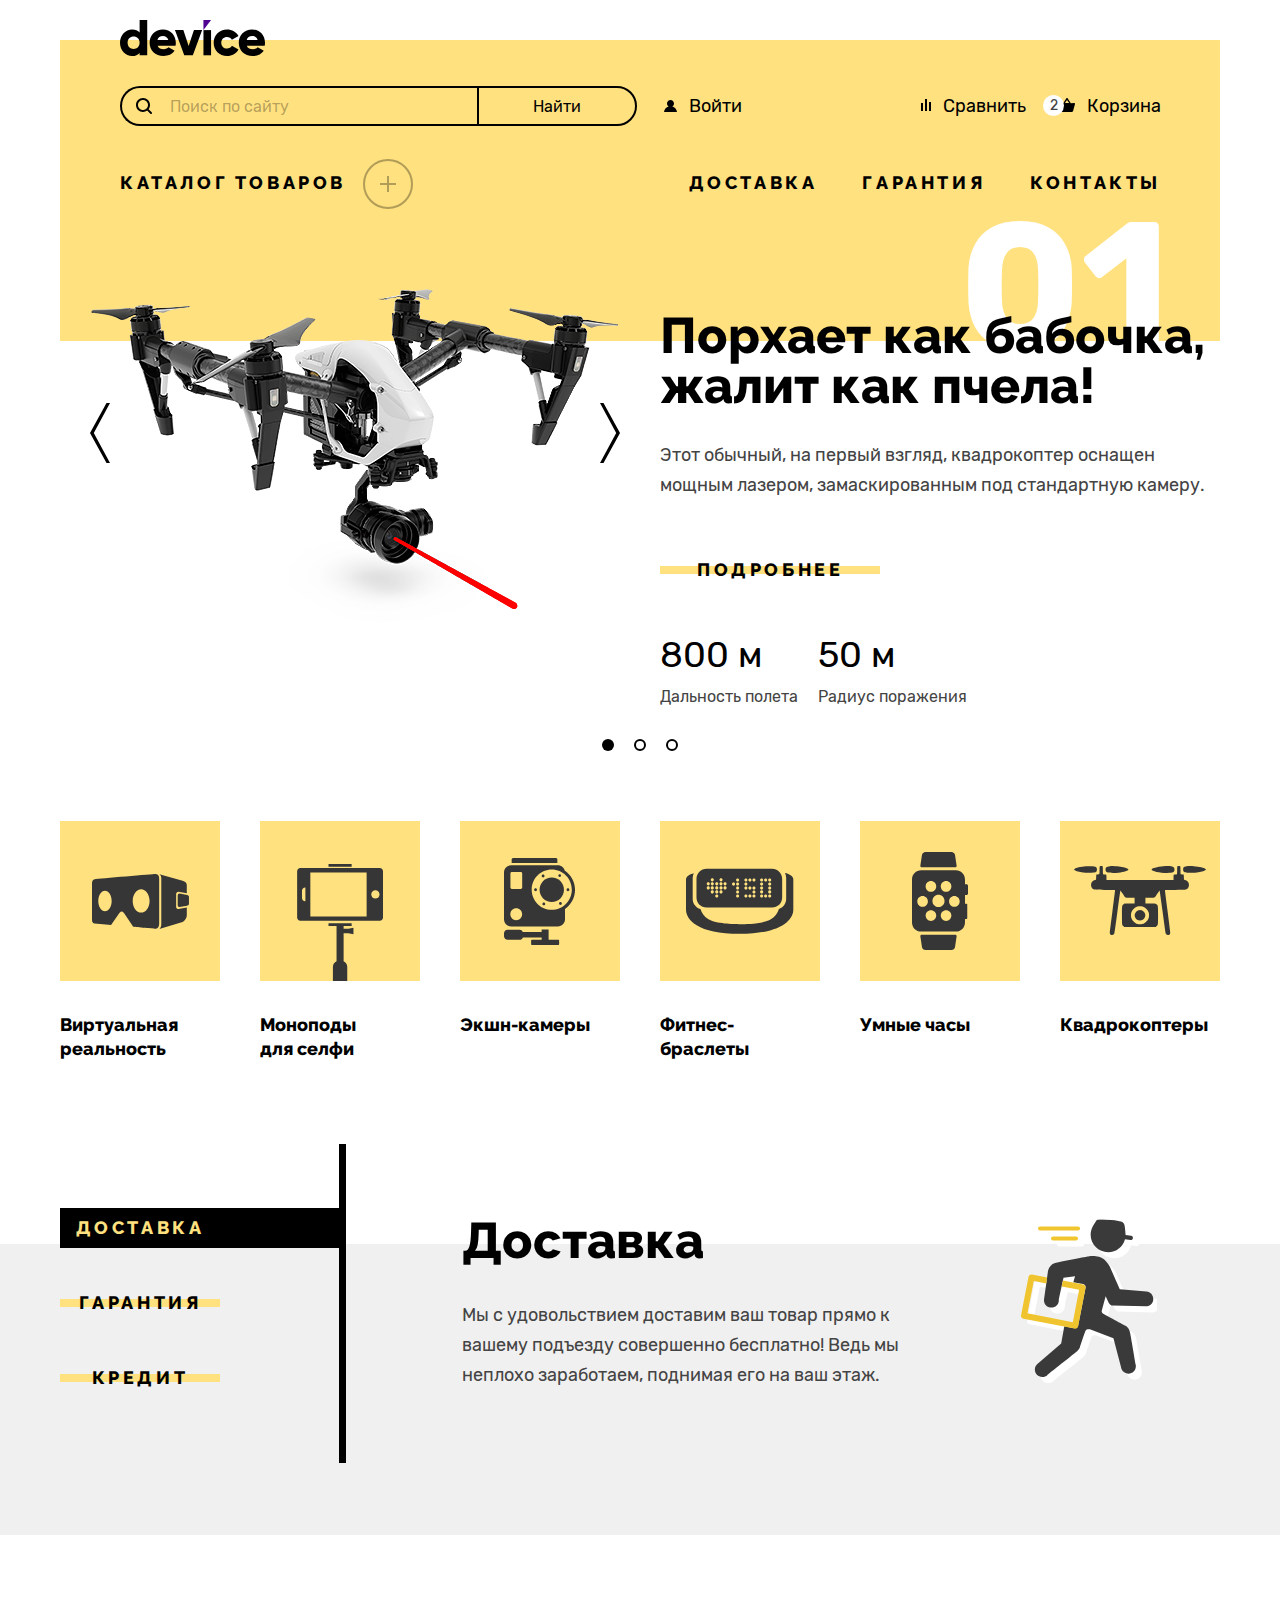
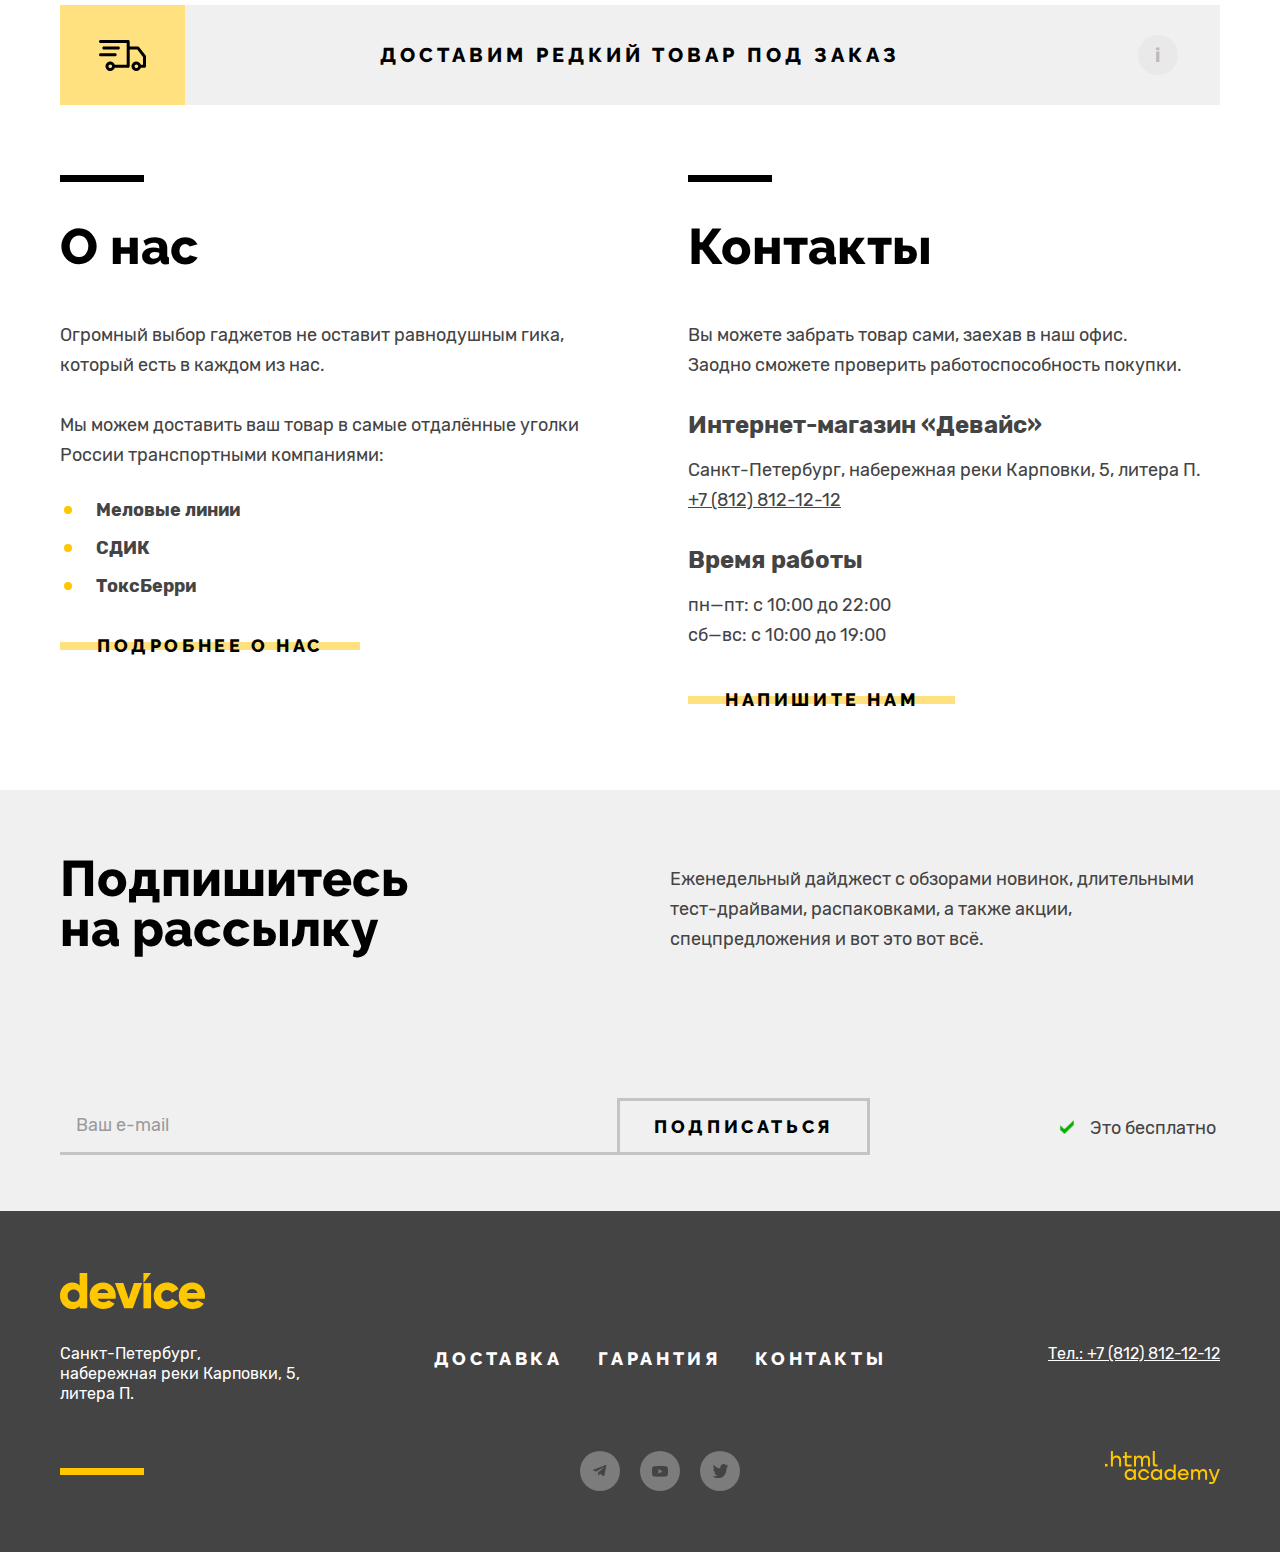
==== commit e23cac0d: "Merge 2ebc9c4304e8c592fe64848689402f9f6dfad614 into 85b7d9531fb096abea3493acf2bef0dc744ad264" ====
--- a/index.html
+++ b/index.html
@@ -5,7 +5,7 @@
   <meta charset="utf-8">
   <title>HTML Academy: Девайс</title>
   <link rel="stylesheet" href="styles/styles.css">
-  <link rel="icon" href="favicon.ico">
+  <link rel="icon" type="image/png" sizes="32x32" href="images/favicon-32x32.png">
 </head>
 
 <body>
--- a/styles/styles.css
+++ b/styles/styles.css
@@ -1763,6 +1763,12 @@
   line-height: 20px;
 }
 
+.filter-list-item input:focus + .checkbox-lable::before,
+.filter-list-item input:focus + .radio-lable::before {
+  outline: 2px solid #af4fff;
+  outline-offset: 2px;
+}
+
 .input-lable {
   padding: 0 0 0 36px;
   color: rgba(0, 0, 0, 1);
